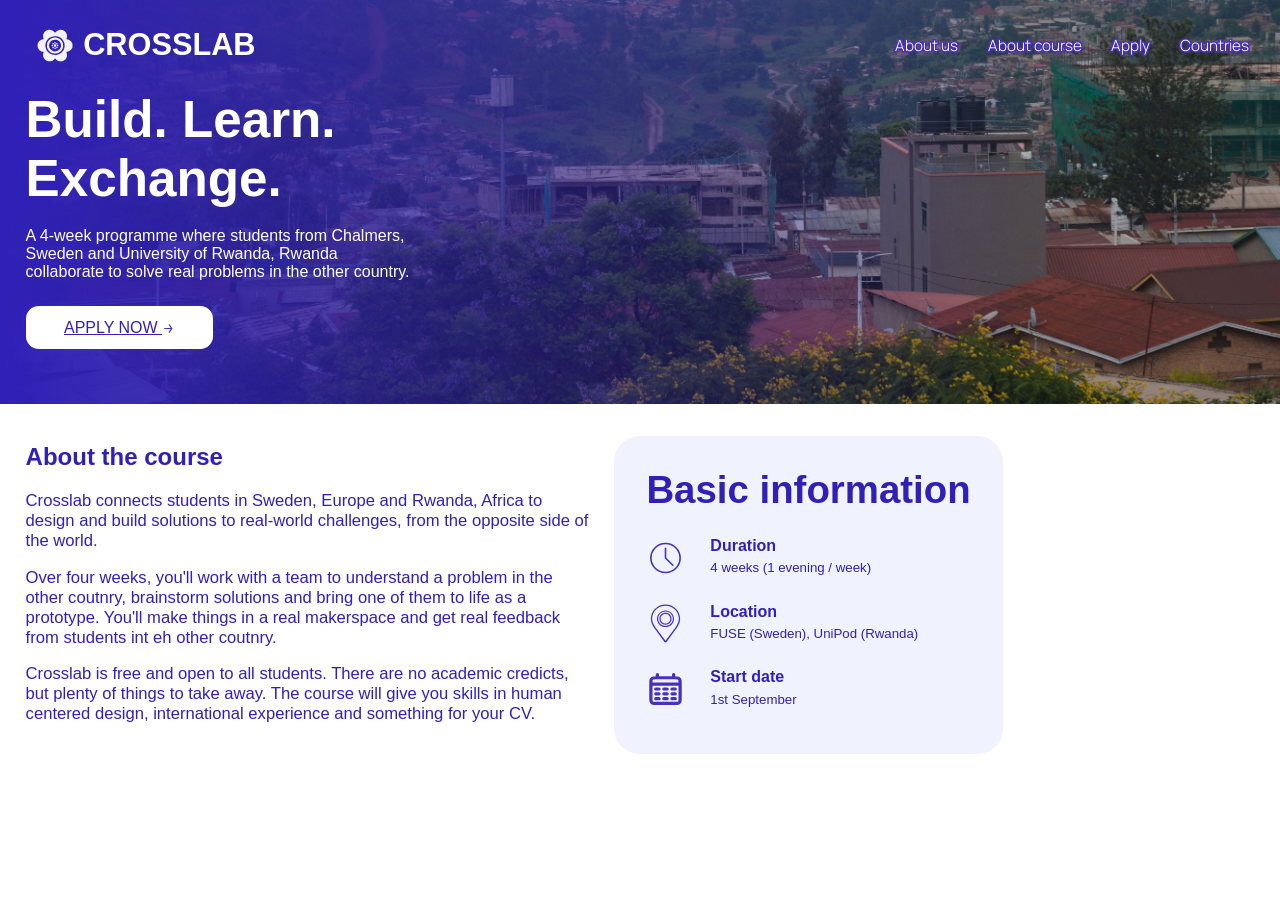
==== about_the_course.html @ 95513442 "Before changing looks" ====
<!DOCTYPE html>

<html lang = "en">
    <head>
        <meta charset = "UTF-8">
        <meta name = "viewport" content = "width = device-width, initial-scale=1.0">

        <title>Crosslab</title>
        <link rel = "stylesheet" href = "css/about_course.css">
    </head>

    <body>
        <nav class="top-menu">
            <div class="logo-area">
                <img src="images/logo.svg" alt="Crosslab logo logo">
                <span>CROSSLAB</span>
            </div>

            <div class="menu">
                <a href="About_us.html">About us</a> <!--Opens About_us.html-->
                <a href="about_the_course.html">About course</a>
                <a href="apply.html">Apply</a>
                <a href="countries.html">Countries</a>
            </div>
        </nav>
        <section class="introduction">
            <div class="fading_screen">
                <img
                    src="images/background.jpg"
                    alt=""
                    class = "student_fading"
                >
            </div>
            <div class="intro_info">
                <h1>
                    Build. Learn. Exchange.
                </h1>
                <p>
                    A 4-week programme where students from Chalmers, Sweden
                    and University of Rwanda, Rwanda collaborate to solve real 
                    problems in the other country.
                </p>

                <a href="apply.html" class="apply_course_button">
                    APPLY NOW
                    <img src="images/right_arrow.svg" alt="">
                </a>
            </div>
    
            
        </section>
        <section class = "summary_section">
            <div class = "basic_summary">
                <h1>
                    About the course
                </h1>
                <p id="crosslab_basic_info_text"></p>
                <script>
                    fetch("text/what_is_crosslab_summary.txt")
                        .then(response => response.text())
                        .then(data => {
                            document.getElementById("crosslab_basic_info_text").innerHTML = data;
                        });
                </script>
            </div>
            <div class = "important_info_dots">
                <h1>
                    Basic information
                </h1>
                <div class = "basic_info_block">
                    <img 
                        src="images/clock-dark.svg"
                        alt =""
                        class = "logo_images_basic"
                    >
                    <div class = "basic_info_text">
                        <h4>
                            Duration
                        </h4>
                        <h5>
                            4 weeks (1 evening / week)
                        </h5>
                    </div>
                </div>

                <div class = "basic_info_block">
                    <img 
                        src="images/location-pin-dark.svg"
                        alt =""
                        class = "logo_images_basic"
                    >
                    <div class = "basic_info_text">
                        <h4>
                            Location
                        </h4>
                        <h5>
                            FUSE (Sweden), UniPod (Rwanda)
                        </h5>
                    </div>
                </div>


                <div class = "basic_info_block">
                    <img 
                        src="images/calendar-days-svgrepo-com.svg"
                        alt =""
                        class = "logo_images_basic"
                    >
                    <div class = "basic_info_text">
                        <h4>
                            Start date
                        </h4>
                        <h5>
                            1st September
                        </h5>
                    </div>
                </div>
            </div>
        </section>
    </body>
</html>
---- css/about_course.css ----
@import url('https://fonts.googleapis.com/css2?family=Manrope:wght@400;500;600;700;800&display=swap');

* {
    box-sizing: border-box;
}



html,
body{
    margin: 0; /* remove white border around page*/
    width: 100%;
    height: 100%;
}

body {
    font-family: 'Manrope', sans-serif;
}


.top-menu {
    position: absolute;
    top: 0;
    left: 0;
    width: 100%;

    display: flex;  /*Make it so we can chose how we want to arrange the stuff */
    justify-content: space-between; /*Put space between items so thay are pushed apart */
    align-items: center; /*Align the stuff verticlaly*/
    
    padding: 2.2vh 2.3vw; /*Add padding within the header */

    z-index: 3;

}


.logo-area {
    left: 3vw;
    display: flex;
    align-items: center;
    gap: 0.2vw; /* Gap between components */
    font-size: 2.4vw;
    font-weight: bold;
    font-family: 'Space Grotesk', sans-serif;
    color: white

} 

.logo-area img {
    width: 4vw;
}


.menu {
    display: flex;
    gap: 2vw;
}

.menu a {
    color: white; /* Makes the a (links) in menu white*/
    text-decoration: none; /* Removes the underline that otherwise exist */
    font-size: 1.2vw;
    padding: 0.05vw 0.15vw;
    -webkit-text-stroke: 3px #4930BC;
    paint-order: stroke fill;

    font-weight: 300;
}

.fading_screen {
    position: relative;
    width: 100vw;
}

.fading_screen img {
    display: block;
    width:100%;
}

.fading_screen::after {
    content: "";
    position: absolute;
    inset: 0;
    background: linear-gradient(
        to left,
        transparent 20%,
        #3020b8 100%
    );
}


.apply_course_button{
    margin: 0 0 0 0;
    background: white;
    border-radius: 10%;
    color: #3020b8;
    padding: 1vw 3vw 1vw 3vw;
    font-family: 'Space Grotesk', sans-serif;
}

.apply_course_button img{
    width: 1vw;
}

.introduction {
    position: relative;
    text-align: left;
    font-family: 'Space Grotesk', sans-serif;
}

.intro_info {
    position: absolute;
    top: 7vw;
    left: 2vw;
    color: white;
    width: 30vw;
    font-family: 'Space Grotesk', sans-serif;
}

.intro_info h1{
    font-size: 4vw;
    margin: 0 0 1.5vw 0;
}

.intro_info p{
    margin: 0 0 3vw 0;
}

.apply_course_button {
    width: 5vw;
    background-color: white;
    border-radius: 1vw;

}

.summary_section {
    display: flex;
}

.basic_summary {
    margin: 1.5vw 2vw 1vw 2vw;
    width: 44vw;
    color: #3020b8;
    font-family: 'Space Grotesk', sans-serif;
}

.basic_summary p{
    font-size: 1.3vw;
}

.important_info_dots {
    margin: 2.5vw 0 0 0;
    background: #F0F3FE;
    border-radius: 2vw;
    padding: 2.5vw;
    font-family: 'Space Grotesk', sans-serif;

}

.important_info_dots h1{
    color: #3020b8;
    font-size: 3vw;
    padding: 0 0 1vw 0;
    font-family: 'Space Grotesk', sans-serif;
    margin: 0 0 0 0;
}

.basic_info_block {
    display: flex;
}

.logo_images_basic {
    width: 3vw;
}

.basic_info_text {
    color: #3020b8;
    line-height: 0vw;
    padding: 0 0 0 2vw;
}

.basic_info_text h5{
    font-weight: 200;
}
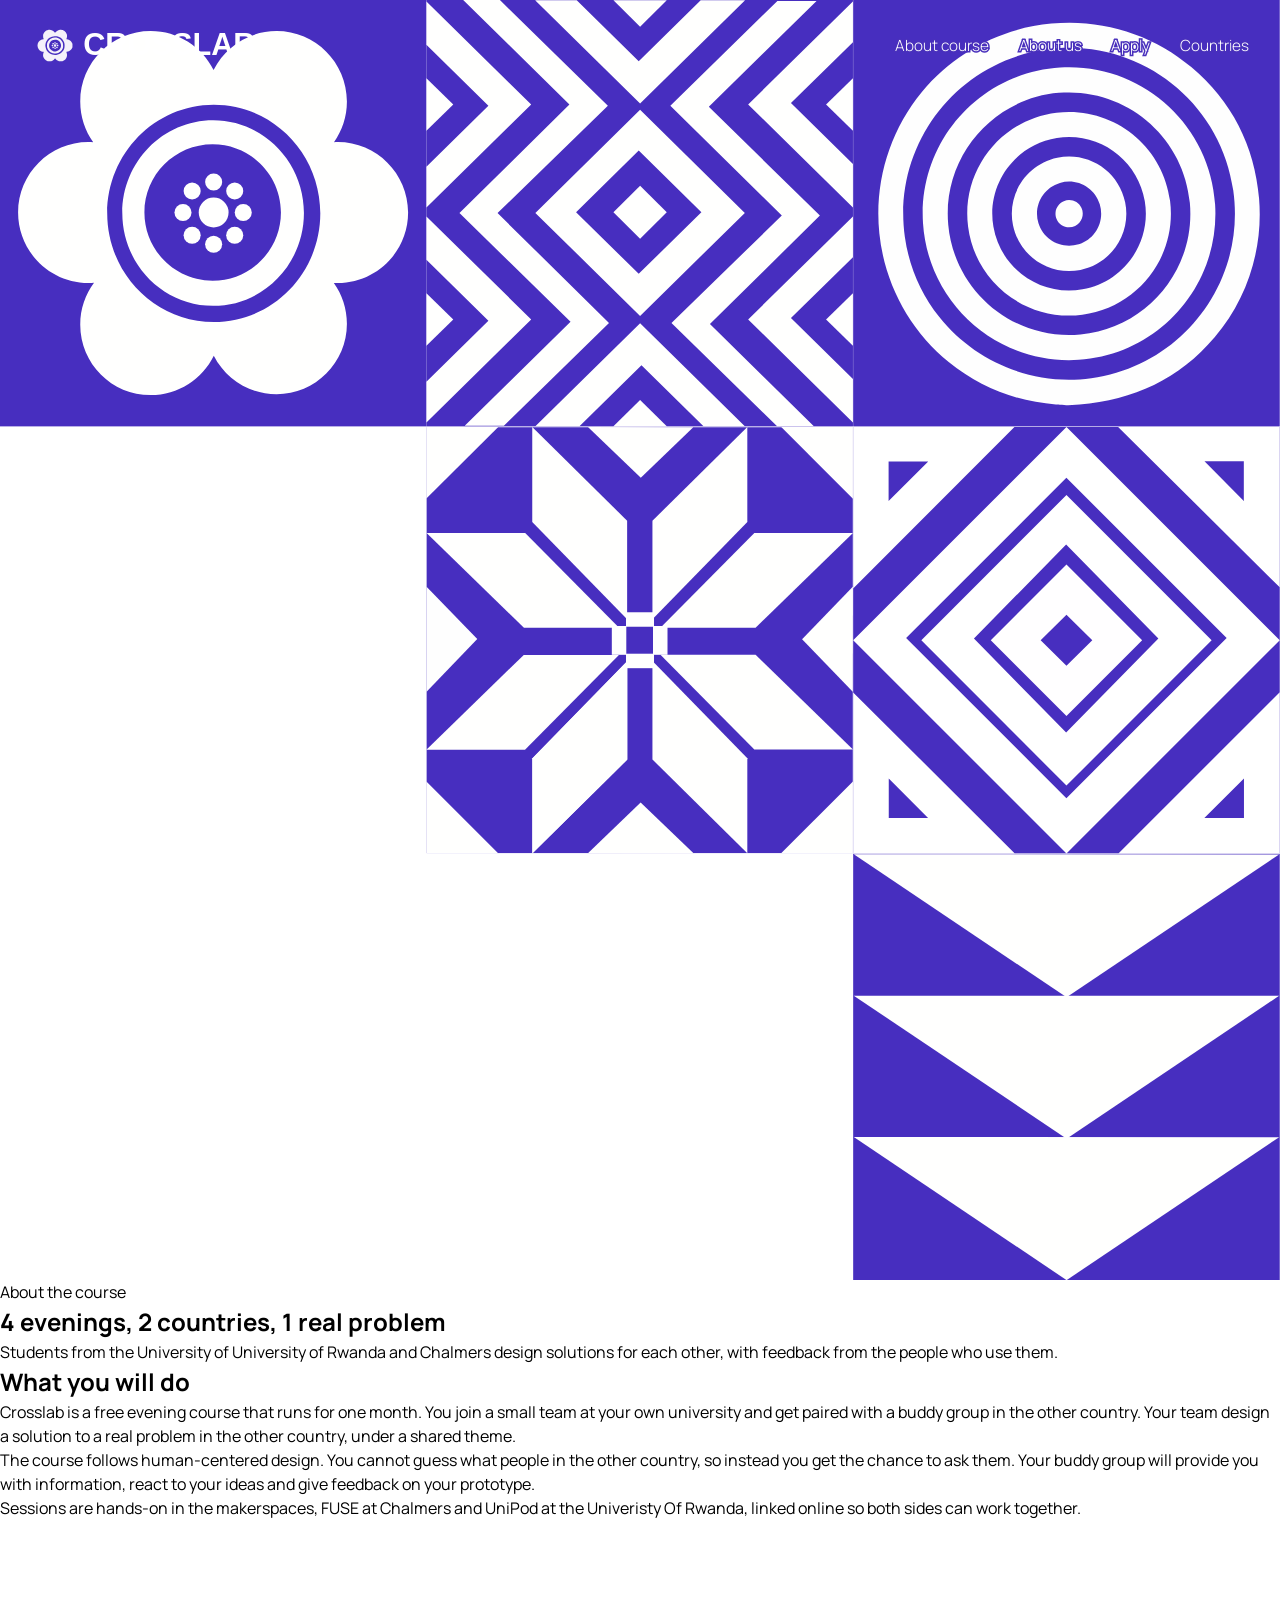
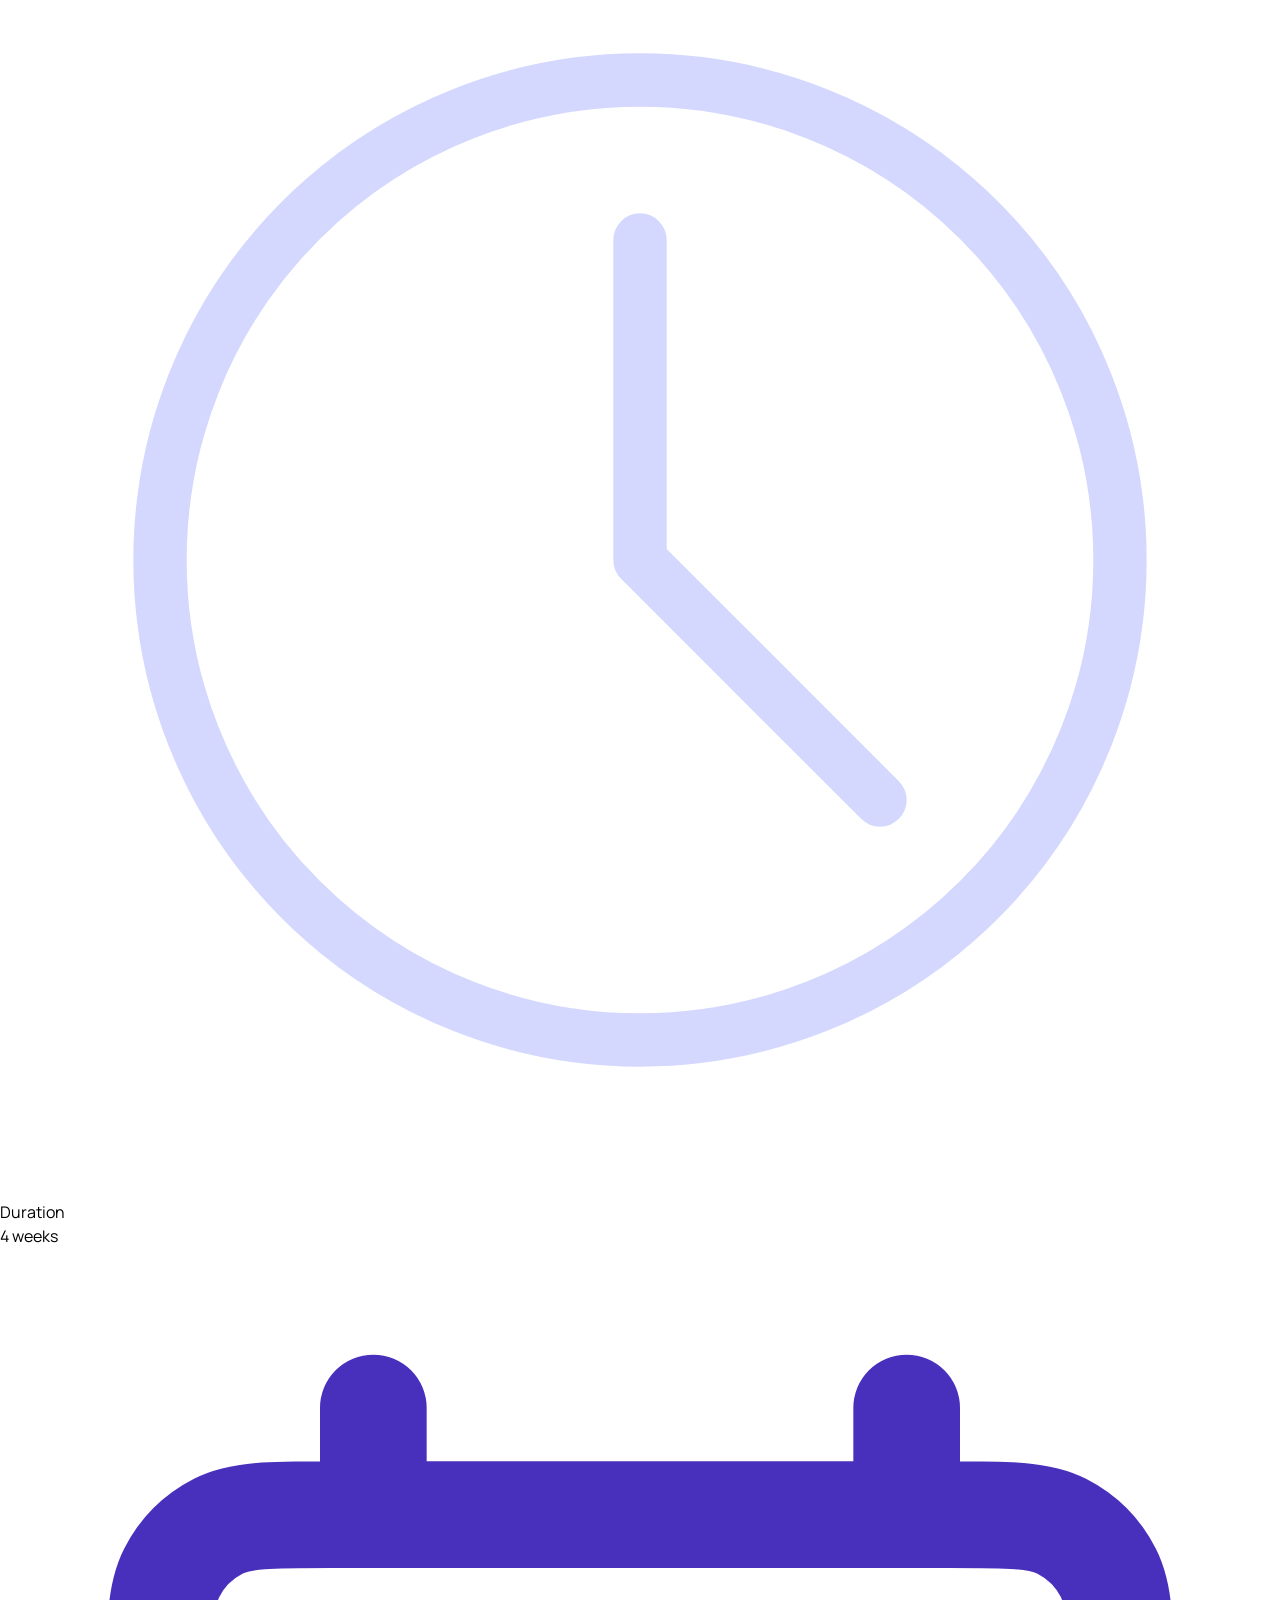
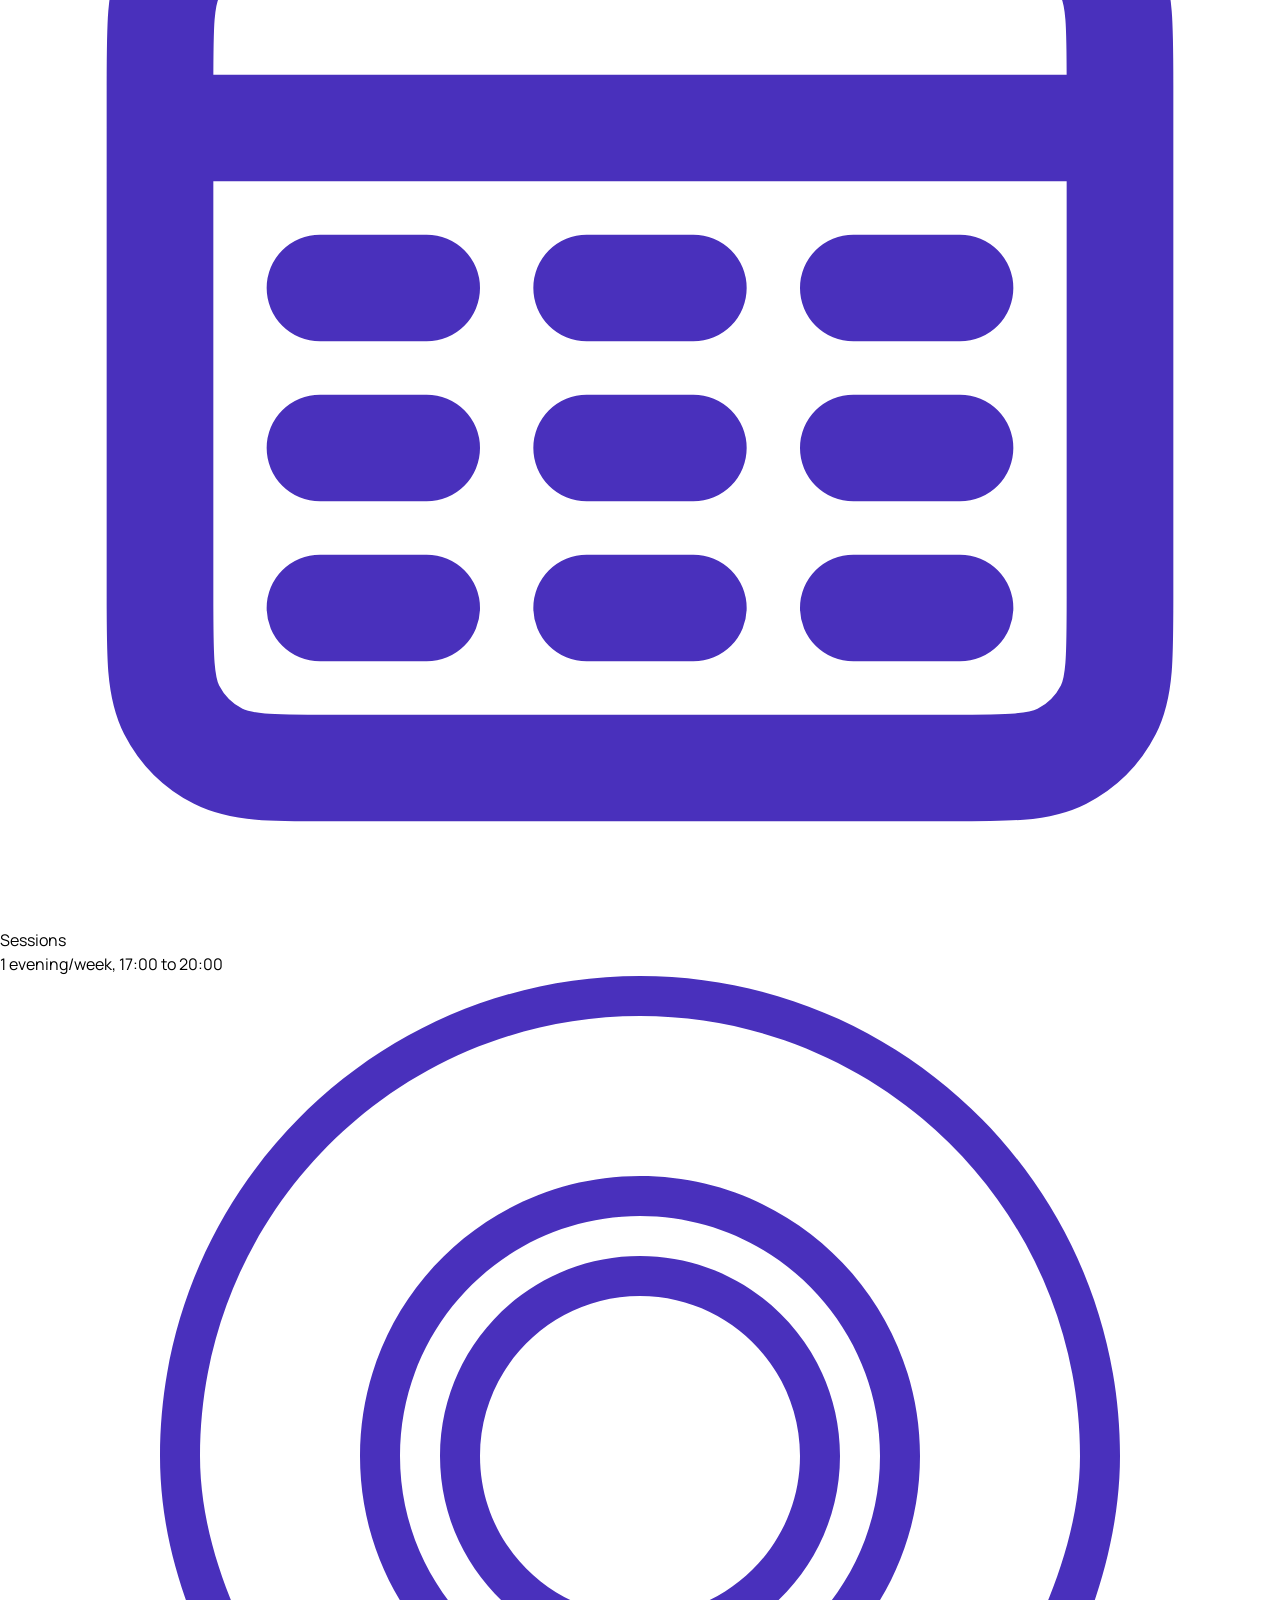
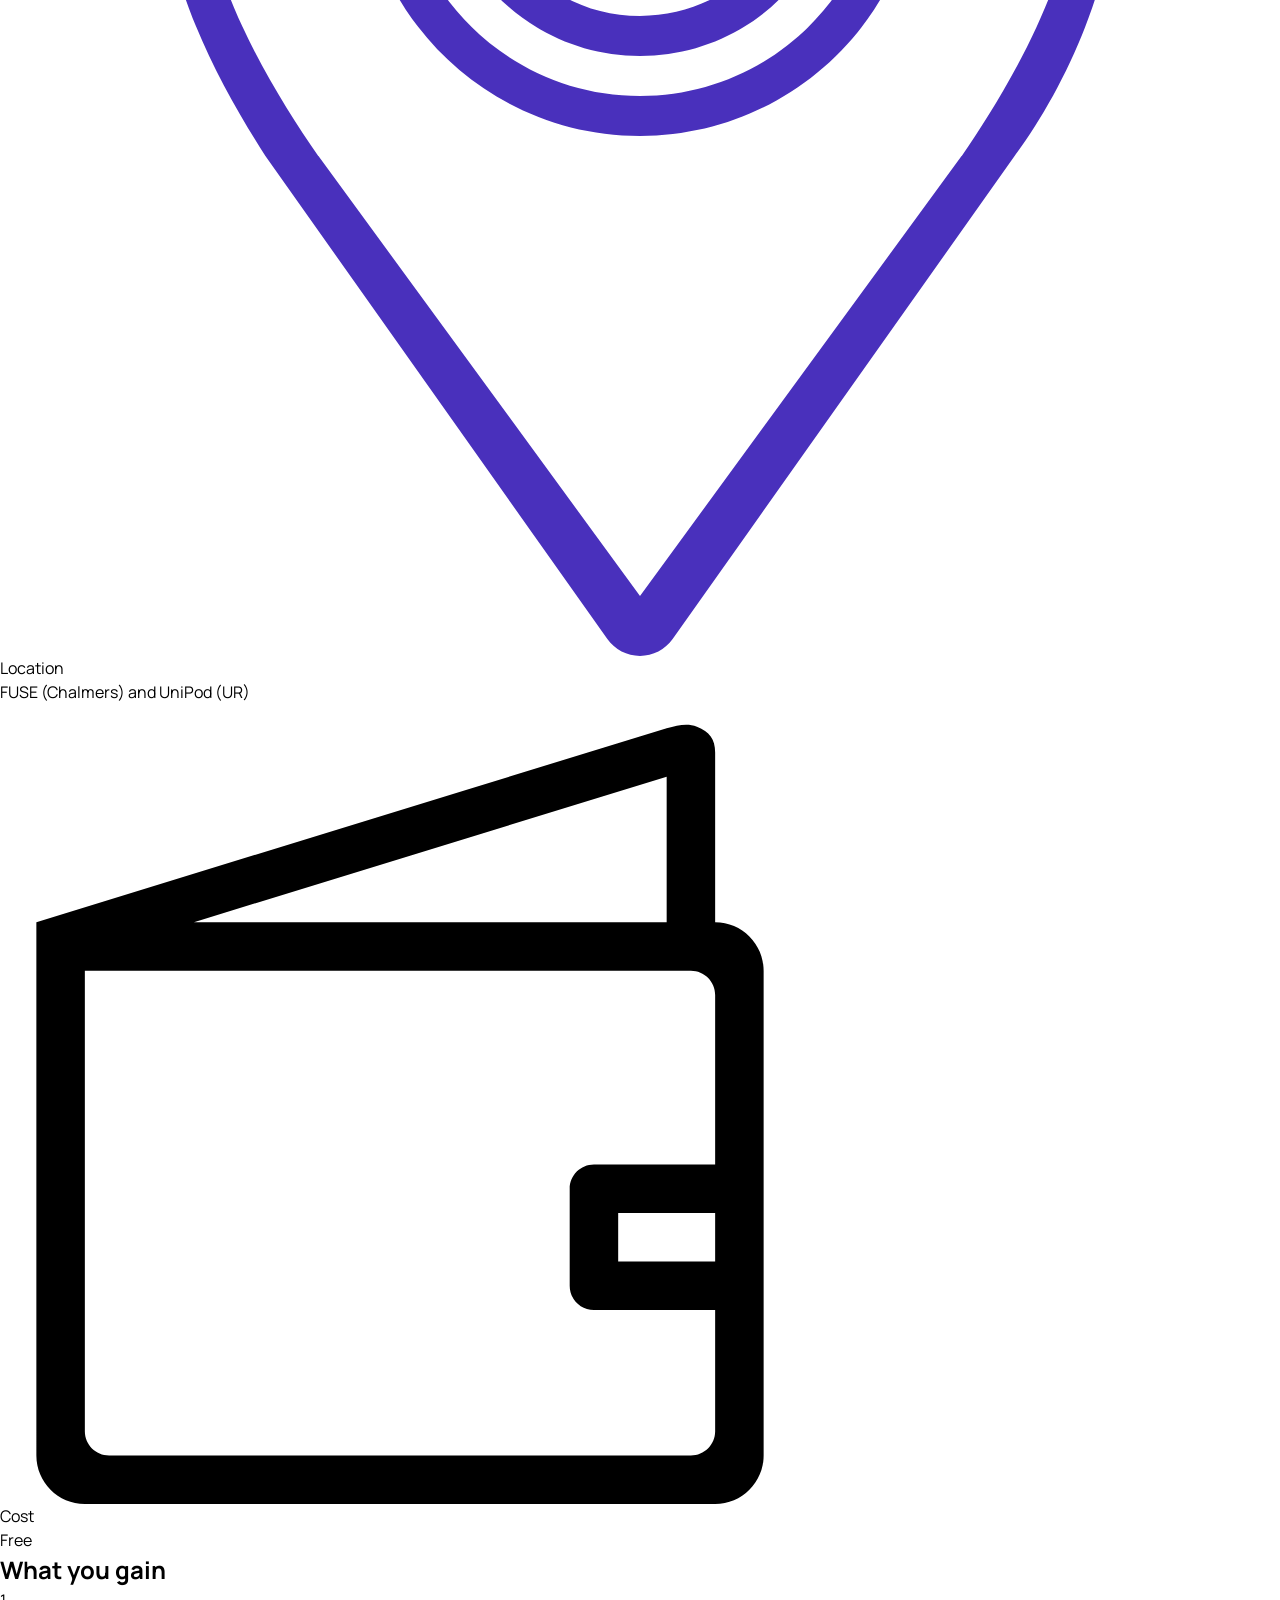
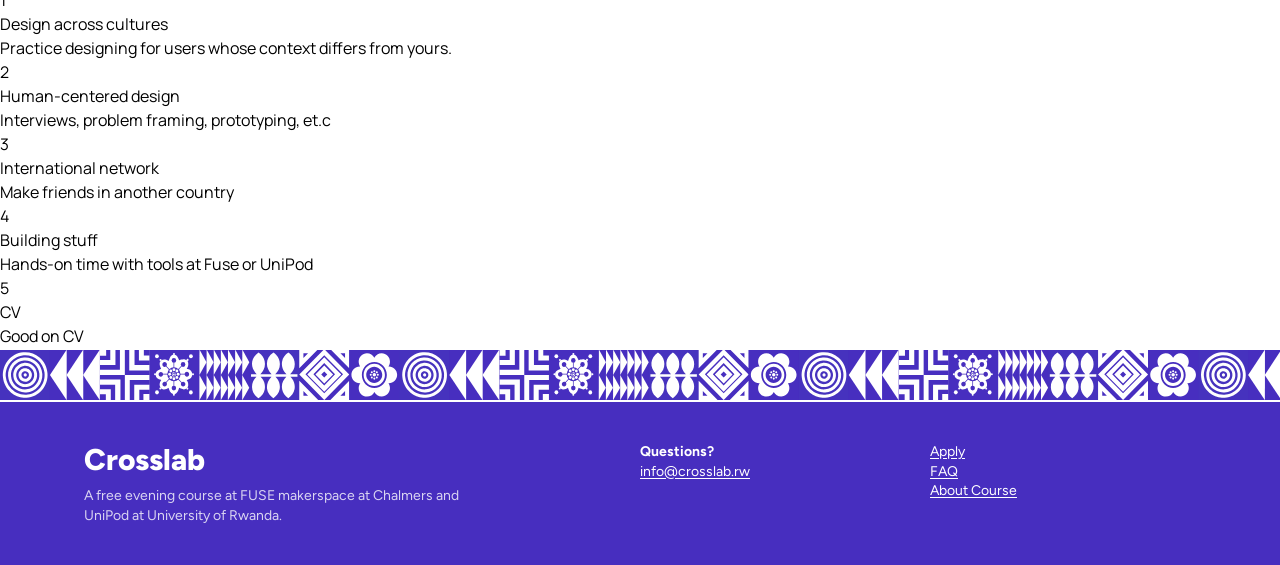
==== commit d63e9adb: "Half-updated about course" ====
--- a/about_the_course.html
+++ b/about_the_course.html
@@ -6,116 +6,165 @@
         <meta name = "viewport" content = "width = device-width, initial-scale=1.0">
 
         <title>Crosslab</title>
+        <link rel="preconnect" href="https://fonts.googleapis.com" />
+        <link rel="preconnect" href="https://fonts.gstatic.com" crossorigin />
+        <link
+            rel="stylesheet"
+            href="https://fonts.googleapis.com/css2?family=Figtree:wght@400;500;600;700&family=Outfit:wght@600;700;800&display=swap"
+        />
         <link rel = "stylesheet" href = "css/about_course.css">
+        <link rel="stylesheet" href="css/components.css">
     </head>
 
     <body>
-        <nav class="top-menu">
-            <div class="logo-area">
-                <img src="images/logo.svg" alt="Crosslab logo logo">
-                <span>CROSSLAB</span>
-            </div>
-
-            <div class="menu">
-                <a href="About_us.html">About us</a> <!--Opens About_us.html-->
-                <a href="about_the_course.html">About course</a>
-                <a href="apply.html">Apply</a>
-                <a href="countries.html">Countries</a>
-            </div>
-        </nav>
-        <section class="introduction">
-            <div class="fading_screen">
-                <img
-                    src="images/background.jpg"
-                    alt=""
-                    class = "student_fading"
-                >
-            </div>
-            <div class="intro_info">
-                <h1>
-                    Build. Learn. Exchange.
-                </h1>
-                <p>
-                    A 4-week programme where students from Chalmers, Sweden
-                    and University of Rwanda, Rwanda collaborate to solve real 
-                    problems in the other country.
-                </p>
-
-                <a href="apply.html" class="apply_course_button">
-                    APPLY NOW
-                    <img src="images/right_arrow.svg" alt="">
-                </a>
-            </div>
-    
-            
-        </section>
-        <section class = "summary_section">
-            <div class = "basic_summary">
-                <h1>
-                    About the course
-                </h1>
-                <p id="crosslab_basic_info_text"></p>
-                <script>
-                    fetch("text/what_is_crosslab_summary.txt")
-                        .then(response => response.text())
-                        .then(data => {
-                            document.getElementById("crosslab_basic_info_text").innerHTML = data;
-                        });
-                </script>
-            </div>
-            <div class = "important_info_dots">
-                <h1>
-                    Basic information
-                </h1>
-                <div class = "basic_info_block">
-                    <img 
-                        src="images/clock-dark.svg"
+        <div id="header"></div>
+        <main class = "min-h-[60vh]">
+            <section class = "hero">
+                <div class ="patter-box">
+                    <img
+                        src = "images/corner_course.svg"
                         alt =""
-                        class = "logo_images_basic"
+                        class = "pattern_image"
                     >
-                    <div class = "basic_info_text">
-                        <h4>
-                            Duration
-                        </h4>
-                        <h5>
-                            4 weeks (1 evening / week)
-                        </h5>
+                </div>
+                <div class = "hero_text">
+                    <p class = "about_course">
+                        About the course
+                    </p>
+                    <h1 class="basic_stats_text">
+                        4 evenings, 2 countries, 1 real problem
+                    </h1>
+                    <div class = "basic_student_info">
+                        Students from the University of University of Rwanda and Chalmers design solutions for each other, with feedback from the people who use them.
                     </div>
                 </div>
-
-                <div class = "basic_info_block">
-                    <img 
-                        src="images/location-pin-dark.svg"
-                        alt =""
-                        class = "logo_images_basic"
-                    >
-                    <div class = "basic_info_text">
-                        <h4>
-                            Location
-                        </h4>
-                        <h5>
-                            FUSE (Sweden), UniPod (Rwanda)
-                        </h5>
+            </section>
+            <section class = "basic_course_info">
+                <div>
+                    <h2 class = "What_do">
+                        What you will do
+                    </h2>
+                    <p class = "crosslab_info_1">
+                        Crosslab is a free evening course that runs for one month. You join a small team at your own university and get paired with a 
+                        buddy group in the other country. Your team design a solution to a real problem in the other country, under a shared theme.
+                    </p>
+                    <p class = "crosslab_info_2">
+                        The course follows human-centered design. You cannot guess what people in the other country, so instead you get the chance to ask them. Your buddy group
+                        will provide you with information, react to your ideas and give feedback on your prototype. 
+                    </p>
+                    <p class = "crosslab_info_3">
+                        Sessions are hands-on in the makerspaces, FUSE at Chalmers and UniPod at the Univeristy Of Rwanda, linked online
+                        so both sides can work together. 
+                    </p>
+                </div>
+                <div class = "line?"></div>
+                <dl class = "basic_info_list">
+                    <div class = "basic_info_list_item">
+                        <img
+                            src = "images/clock-0500-svgrepo-com.svg"
+                            alt = ""
+                            class = "icon"
+                        >
+                        <div class = "basic_info_ind_box">
+                            <dt class = "info_title">Duration</dt>
+                            <dd class = "info_info"> 4 weeks</dd>
+                        </div>
                     </div>
+                    <div class = "basic_info_list_item">
+                        <img
+                            src = "images/calendar-days-svgrepo-com.svg"
+                            alt = ""
+                            class = "icon"
+                        >
+                        <div>
+                            <dt class = "info_title">Sessions</dt>
+                            <dd class = "info_info"> 1 evening/week, 17:00 to 20:00</dd>
+                        </div>
+                    </div>
+                    <div class = "basic_info_list_item">
+                        <img 
+                            src = "images/location-pin-dark.svg"
+                            alt = ""
+                            class = "icon"
+                        >
+                        <div>
+                            <dt class = "info_title">Location</dt>
+                            <dd class = "info_info">FUSE (Chalmers) and UniPod (UR)</dd>
+                        </div>
+                    </div>
+                    <div class = "basic_info_list_item">
+                        <img
+                            src = "images/wallet-svgrepo-com.svg"
+                            alt = ""
+                            class = "icon"
+                        >
+                        <div>
+                            <dt class = "info_title">Cost</dt>
+                            <dd class = "info_info">Free</dd>
+                        </div>
+                    </div>
+                </dl>
+            </section>
+            <section class = "what_you_gain">
+                <div class = >
+                    <div class = "">
+                        <h2 class = "gain_text">
+                            What you gain
+                        </h2>
+                        <ul class = "gains_list">
+                            <li class = "gain_point">
+                                <span class = "number">
+                                    1
+                                </span>
+                                <div>
+                                    <p class = "gain_title">Design across cultures</p>
+                                    <p class = "gain_info">Practice designing for users whose context differs from yours.</p>
+                                </div>
+                            </li>
+                            <li class = "gain_point">
+                                <span class = "number">
+                                    2
+                                </span>
+                                <div>
+                                    <p class = "gain_title">Human-centered design</p>
+                                    <p class = "gain_info">Interviews, problem framing, prototyping, et.c</p>
+                                </div>
+                            </li>
+                            <li class = "gain_point">
+                                <span class = "number">
+                                    3
+                                </span>
+                                <div>
+                                    <p class = "gain_title">International network</p>
+                                    <p class = "gain_info">Make friends in another country</p>
+                                </div>
+                            </li>
+                            <li class = "gain_point">
+                                <span class = "number">
+                                    4
+                                </span>
+                                <div>
+                                    <p class = "gain_title">Building stuff</p>
+                                    <p class = "gain_info">Hands-on time with tools at Fuse or UniPod</p>
+                                </div>
+                            </li>
+                            <li class = "gain_point">
+                                <span class = "number">
+                                    5
+                                </span>
+                                <div>
+                                    <p class = "gain_title">CV</p>
+                                    <p class = "gain_info">Good on CV</p>
+                                </div>
+                            </li>
+                        </ul>
+                    </div>
+                    <img
+                        srv = 
                 </div>
-
-
-                <div class = "basic_info_block">
-                    <img 
-                        src="images/calendar-days-svgrepo-com.svg"
-                        alt =""
-                        class = "logo_images_basic"
-                    >
-                    <div class = "basic_info_text">
-                        <h4>
-                            Start date
-                        </h4>
-                        <h5>
-                            1st September
-                        </h5>
-                    </div>
-                </div>
-            </div>
-        </section>
+            </section>
+        </main>
+        <div id="footer"></div>
+            <script src="js/components.js"></script>
     </body>
 </html>
--- a/css/components.css
+++ b/css/components.css
@@ -0,0 +1,103 @@
+@import url('https://fonts.googleapis.com/css2?family=Figtree:wght@400;500;600;700;800&display=swap');
+
+*,
+*::before,
+*::after {
+    box-sizing: border-box;
+    margin: 0;
+    padding: 0;
+    border: 0 solid;
+}
+
+html {
+    font-family: 'Figtee', 'Segoe UI', sans-serif;
+    line-height: 1.5;
+    text-size-adjust: 100%;
+    -webkit-tap-highlight-color: transparent;
+}
+
+img {
+    display:block;
+    vertical-align: middle;
+    max-width: 100%;
+    height: auto;
+}
+
+.bottom_menu {
+    background-color: #472EBF;
+    color: white;
+    font-family: "Figtree", "Segoe UI", sans-serif; 
+}
+
+.pattern_bottom_image_box {
+    display: flex;
+    overflow: hidden;
+    background-color: #472EBF; 
+    color: #D8D6F0;
+    border-bottom: 2px solid white;
+    border-top: 2px solid white;
+}
+
+
+.pattern_image_bottom {
+    width: 100%;
+    max-width: none;
+    flex-shrink: 0;
+    object-fit: cover;
+    display: block;
+}
+
+.footer_content {  
+    margin-inline: auto;
+    display:grid;
+    max-width: 72rem;
+    gap: 1.5rem;
+    padding-inline: 1.25rem;
+    padding-block: 2.5rem;
+    grid-template-columns: 2fr 1fr 1fr;
+
+}
+
+.footer_content .crosslab_text{
+    font-family: "Figtree", "Segoe UI", sans-serif;
+    font-size: 1.875rem;
+    line-height: 1.2; /*font-display text-3xl font-extrabold*/
+    font-weight: 800;
+}
+
+.under_text { /* mt-2 max-w-sm text-sm opacity-80 */
+    margin-top: 0.5rem;
+    max-width: 25rem;
+    font-size: 0.875rem;
+    line-height: 1.4;
+    opacity: 0.8;
+}
+
+
+
+
+.question {
+    font-size: 0.875rem;
+    line-height: 1.4;
+}
+
+
+.font-bold {
+    font-weight:700;
+}
+
+
+.footer_links {
+    display: flex;
+    flex-direction: column;
+}
+
+.footer_content  a {
+    font-size: 0.875rem;
+    line-height: 1.4;
+    color: inherit;
+    text-decoration:underline !important;
+    text-underline-offset: 2px;
+}
+
+
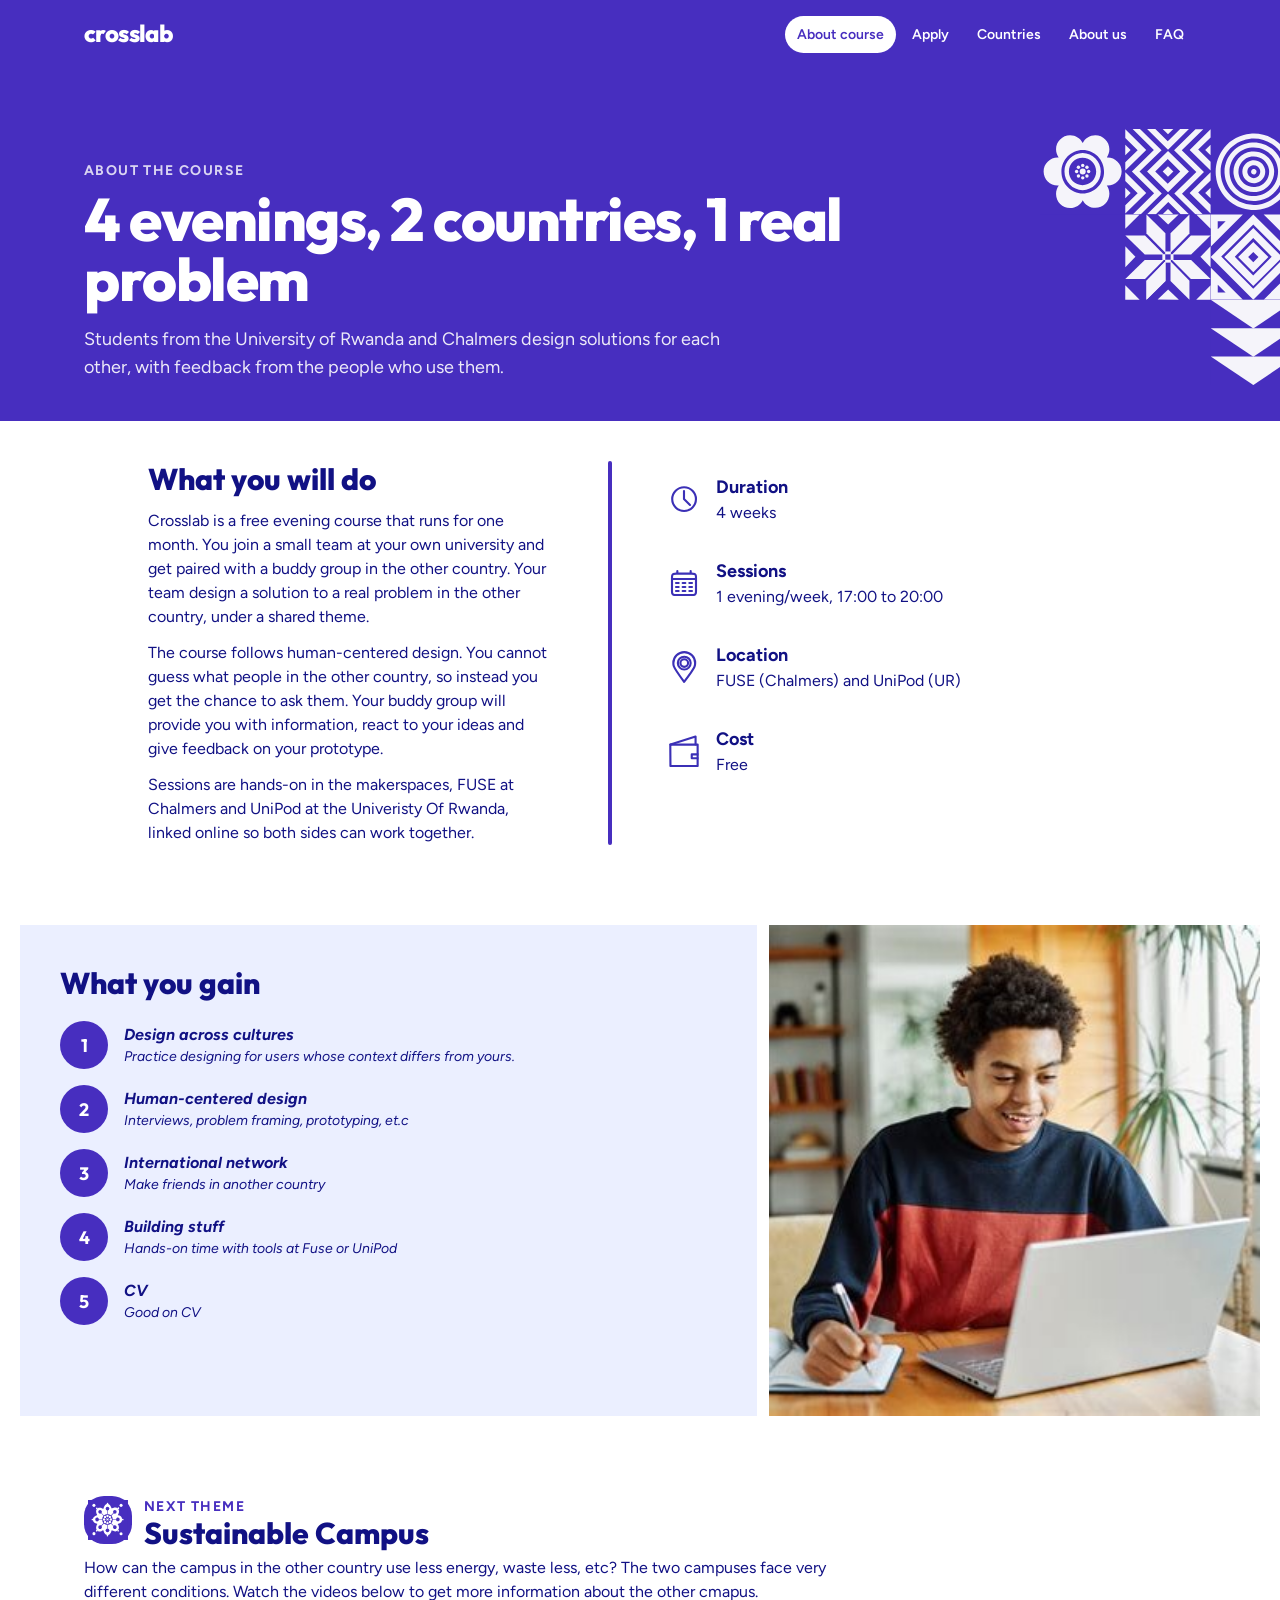
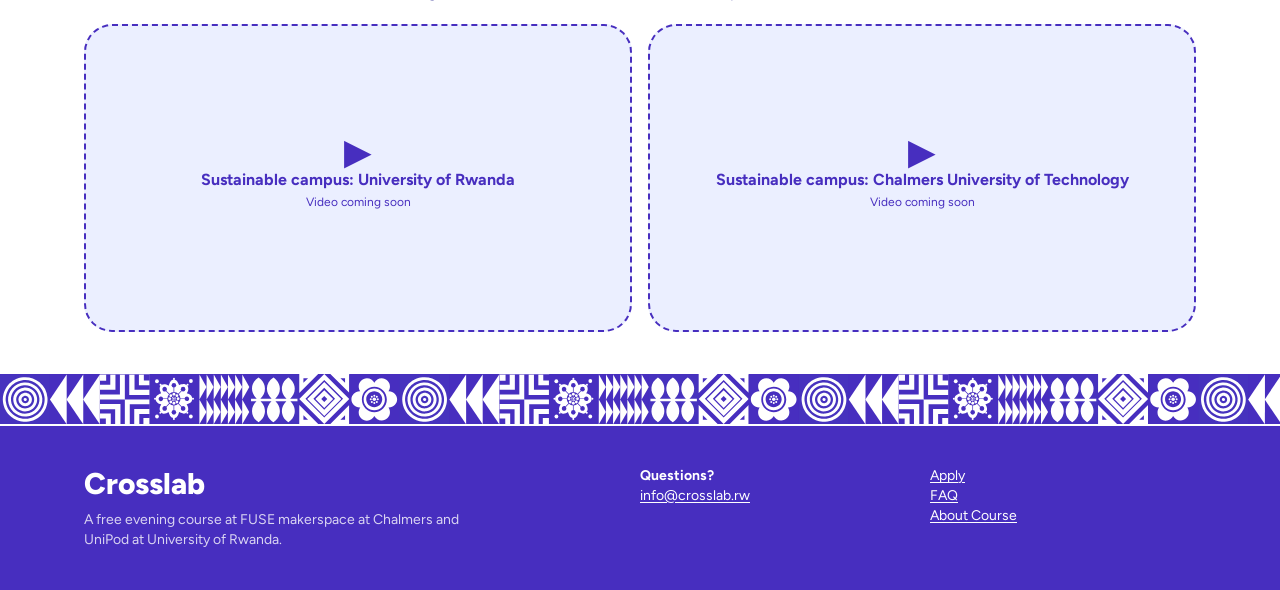
==== commit 11a9b159: "Mostly done" ====
--- a/about_the_course.html
+++ b/about_the_course.html
@@ -4,7 +4,7 @@
     <head>
         <meta charset = "UTF-8">
         <meta name = "viewport" content = "width = device-width, initial-scale=1.0">
-
+ 
         <title>Crosslab</title>
         <link rel="preconnect" href="https://fonts.googleapis.com" />
         <link rel="preconnect" href="https://fonts.gstatic.com" crossorigin />
@@ -16,65 +16,68 @@
         <link rel="stylesheet" href="css/components.css">
     </head>
 
-    <body>
+    <body class = "page_about_course">
         <div id="header"></div>
-        <main class = "min-h-[60vh]">
+        <main class = "main_class"> 
             <section class = "hero">
-                <div class ="patter-box">
+                <div class ="pattern-box"> 
                     <img
                         src = "images/corner_course.svg"
                         alt =""
-                        class = "pattern_image"
+                        class = "pattern_image" 
                     >
                 </div>
-                <div class = "hero_text">
+
+                <div class = "hero_text"> 
                     <p class = "about_course">
                         About the course
                     </p>
                     <h1 class="basic_stats_text">
                         4 evenings, 2 countries, 1 real problem
                     </h1>
-                    <div class = "basic_student_info">
-                        Students from the University of University of Rwanda and Chalmers design solutions for each other, with feedback from the people who use them.
-                    </div>
-                </div>
-            </section>
+                    <div class = "basic_student_info"> 
+                        Students from the University of Rwanda and Chalmers design solutions for each other, with feedback from the people who use them.
+                    </div>
+                </div>
+            </section>
+
+
             <section class = "basic_course_info">
                 <div>
-                    <h2 class = "What_do">
+                    <h2 class = "what_do">
                         What you will do
                     </h2>
-                    <p class = "crosslab_info_1">
+                    <p class = "crosslab_info_1"> 
                         Crosslab is a free evening course that runs for one month. You join a small team at your own university and get paired with a 
                         buddy group in the other country. Your team design a solution to a real problem in the other country, under a shared theme.
                     </p>
-                    <p class = "crosslab_info_2">
+                    <p class = "crosslab_info_2"> 
                         The course follows human-centered design. You cannot guess what people in the other country, so instead you get the chance to ask them. Your buddy group
                         will provide you with information, react to your ideas and give feedback on your prototype. 
                     </p>
-                    <p class = "crosslab_info_3">
+                    <p class = "crosslab_info_2"> 
                         Sessions are hands-on in the makerspaces, FUSE at Chalmers and UniPod at the Univeristy Of Rwanda, linked online
                         so both sides can work together. 
                     </p>
                 </div>
-                <div class = "line?"></div>
-                <dl class = "basic_info_list">
-                    <div class = "basic_info_list_item">
+                <div class = "line"></div> 
+                <dl class = "basic_info_list"> 
+                    <div class = "basic_info_list_item"> 
                         <img
                             src = "images/clock-0500-svgrepo-com.svg"
                             alt = ""
                             class = "icon"
                         >
                         <div class = "basic_info_ind_box">
-                            <dt class = "info_title">Duration</dt>
-                            <dd class = "info_info"> 4 weeks</dd>
+                            <dt class = "info_title">Duration</dt> 
+                            <dd class = "info_info"> 4 weeks</dd> 
                         </div>
                     </div>
                     <div class = "basic_info_list_item">
                         <img
                             src = "images/calendar-days-svgrepo-com.svg"
                             alt = ""
-                            class = "icon"
+                            class = "icon" 
                         >
                         <div>
                             <dt class = "info_title">Sessions</dt>
@@ -105,20 +108,22 @@
                     </div>
                 </dl>
             </section>
+
+
             <section class = "what_you_gain">
-                <div class = >
-                    <div class = "">
-                        <h2 class = "gain_text">
+                <div class = "what_you_gain_full_block">
+                    <div class = "what_you_gain_text"> 
+                        <h2 class = "gain_text"> 
                             What you gain
                         </h2>
-                        <ul class = "gains_list">
-                            <li class = "gain_point">
+                        <ul class = "gains_list"> 
+                            <li class = "gain_point"> 
                                 <span class = "number">
                                     1
                                 </span>
                                 <div>
                                     <p class = "gain_title">Design across cultures</p>
-                                    <p class = "gain_info">Practice designing for users whose context differs from yours.</p>
+                                    <p class = "gain_info">Practice designing for users whose context differs from yours.</p> 
                                 </div>
                             </li>
                             <li class = "gain_point">
@@ -160,7 +165,46 @@
                         </ul>
                     </div>
                     <img
-                        srv = 
+                        src =  "images/facetiming.jpeg"
+                        alt = ""
+                        class = "facetiming_image" 
+                    />
+                </div>
+            </section>
+
+            <section class = "theme_box">
+                <div class = "theme_top">
+                    <div class = "theme_logo">
+                        <img 
+                            src = "images/theme_logo.svg"
+                            alt = ""
+                            class = "theme_image_class"
+                        >
+                    </div>
+                    <div>
+                        <p class = "theme_title">
+                            Next theme
+                        </p>
+                        <h2 class = "this_theme">
+                            Sustainable Campus
+                        </h2>
+                    </div>
+                </div>
+                <p class = "theme_text">
+                    How can the campus in the other country use less energy, waste less, etc? The two campuses face
+                    very different conditions. Watch the videos below to get more information about the other cmapus.
+                </p>
+                <div class = "video_boxes"> 
+                    <div class = "inside_video"> 
+                        <span class = "play_button">▶</span>
+                        <p class = "video_title">Sustainable campus: University of Rwanda</p>
+                        <p class = "video_soon">Video coming soon</p> 
+                    </div>
+                    <div class = inside_video>
+                        <span class = "play_button">▶</span>
+                        <p class = "video_title">Sustainable campus: Chalmers University of Technology</p>
+                        <p class = "video_soon">Video coming soon</p>
+                    </div>
                 </div>
             </section>
         </main>
--- a/css/about_course.css
+++ b/css/about_course.css
@@ -1,187 +1,387 @@
 @import url('https://fonts.googleapis.com/css2?family=Manrope:wght@400;500;600;700;800&display=swap');
-
-* {
+@import url('https://fonts.googleapis.com/css2?family=Figtree:wght@400;500;600;700&family=Outfit:wght@600;700;800&display=swap');
+
+
+*,
+*::before,
+*::after {
     box-sizing: border-box;
-}
-
-
-
-html,
-body{
-    margin: 0; /* remove white border around page*/
+    margin: 0;
+    padding: 0;
+}
+
+.main_class {
+    min-height: 60vh;
+}
+
+.page_about_course .nav-link-about {
+    background-color: white;
+    color: #472EBF;
+}
+
+.hero {
+    position: relative; /*Menas it can be used as a reference for other stuff*/
+    overflow: hidden;
+    background-color: #472EBF;
+    color: white;
+    padding-top: 5vw;
+}
+
+.pattern-box { 
+    gap: 0px;
+    color: --primary-foreground;
+    position:absolute;
+    right: -1rem;
+    display: none; 
+    width: 14rem;
+    opacity: 0.95;
+    width: 20vw;
+}
+
+@media (min-width: 768px) {
+    .pattern-box {
+        display:grid;
+    }
+}
+
+@media (min-width: 1024px) {
+    .pattern-box {
+        width: 16rem; 
+    }
+}
+
+.pattern_image {
+    max-height: 100%;
+    max-width: 100%;
+}
+
+.hero_text {
+    position: relative; 
+    margin-inline: auto;
+    max-width: 72rem;
+    padding: 2rem 1.25rem 2.5rem;
+}
+@media (min-width: 768px) {
+    .hero_text {
+        padding-right: 18rem;
+    }
+}
+
+.about_course {
+    font-size: 0.875rem;
+    line-height:20px;
+    --tw-font-weight: 700;
+    font-weight: 700;
+    text-transform: uppercase;
+    --tw-tracking: 0.1em;
+    letter-spacing: 0.1em;
+    opacity: 0.8;
+    font-variation-settings: normal;
+}
+
+.basic_stats_text {
+    max-width: 48rem;
+    margin-top: 0.5rem;
+    margin-bottom: 0;
+    font-family: "Outfit", sans-serif;
+    font-size: 2.25rem;
+    line-height: 1.05;
+    font-weight: 800;
+    line-height: 1.05;
+    letter-spacing: -0.025em;
+}
+@media (min-width: 768px) {
+    .basic_stats_text {
+        font-size: 3.75rem;
+        line-height: 1;
+    }
+}
+
+.basic_student_info {
+    max-width: 42rem;
+    margin-top: 1rem;
+    font-family: Figtree, sans-serif;
+    font-size: 1.125rem;
+    line-height: 1.75rem;
+    opacity: 0.9;
+    font-weight: 400;
+}
+
+
+
+
+.basic_course_info { /*("mx-auto grid max-w-5xl gap-8 px-5 py-10 text-ink md:grid-cols-[1fr_auto_1.15fr] md:gap-14") */
+    margin-inline: auto;
+    display: grid; 
+    max-width: 64rem;
+    gap: 2rem;
+    padding-inline: 1.25rem;
+    padding-block: 2.5rem;
+    color: #111184;
+}
+
+
+@media (min-width: 768px) {
+    .basic_course_info {
+        grid-template-columns: 1fr auto 1.15fr;
+        gap: 3.5rem;
+    }
+}
+
+.what_do { /*("font-display text-3xl font-extrabold text-ink")*/
+    font-family: "Outfit", sans-serif;
+    font-size: 1.875rem;
+    line-height: 1.2;
+    --tw-font-weight: 800;
+    font-weight: 800;
+    color: #111184;
+}
+
+.crosslab_info_1 {
+    margin-top: 0.75rem;
+    font-family: "Figtree", sans-serif;
+}
+.crosslab_info_2 {
+    margin-top: 0.75rem;
+}
+
+.line {
+    display: none; 
+    width: 0.25rem;
+    border-radius: 9999px;
+    background-color: #472EBF;
+}  
+
+@media (min-width: 768px) {
+    .line {
+        display: block;
+    }
+}
+
+.basic_info_list {
+    align-content: flex-start;
+}
+
+.basic_info_list_item {
+    display: flex;
+    align-items: center;
+    gap: 1rem;
+    padding-block: 0.75rem;
+}
+
+.basic_info_list_item + .basic_info_list_item {
+    margin-top: 0.5rem;
+}
+
+.icon {
+    display: flex; 
+    flex-shrink: 0;
+    align-items: center; 
+    justify-content: center; 
+    color:#472EBF;
+    width: 32px; 
+}
+
+.info_title {
+    font-size:1.125rem;
+    line-height: 1.75rem;
+    font-weight: 700;
+}
+
+.info_info {
+    --tw-font-weight: 400;
+    font-weight: 400;
+}
+
+.what_you_gain_full_block {
+    margin-inline: auto;
+    display: grid;
+    max-width: 80rem;
+    align-items: stretch;
+    gap: 0.75rem;
+    padding-inline: 1.25rem;
+    padding-block: 2.5rem;
+    color:#111184;
+
+}
+
+
+@media (min-width: 768px) {
+    .what_you_gain_full_block {
+        grid-template-columns: 3fr 2fr;
+    }
+}
+
+.what_you_gain_text {
+    background-color: oklch(95.5% 0.028 277);
+    padding: 1.5rem;
+}
+
+@media (min-width: 768px) {
+    .what_you_gain_text {
+        padding: 2.5rem;
+    }
+}
+
+.gain_text {
+    font-family: "Outfit", sans-serif;
+    font-size: 1.875rem;
+    line-height: 1.2;
+    --tw-font-weight: 800;
+    font-weight: 800;
+    color:#111184;
+}
+
+.gains_list {
+    margin-top: 1.25rem;
+}
+
+
+.gain_point {
+    display: flex;
+    align-items: center;
+    gap: 1rem;
+}
+
+.gain_point + .gain_point {
+    margin-top: 1rem;
+}
+
+.number {
+    display: flex; 
+    height: 3rem;
+    width: 3rem;
+    flex-shrink: 0;
+    align-items: center;
+    justify-content: center;
+    border-radius: 9999px;
+    background-color: #472EBF;
+    font-family: "Outfit", sans-serif;
+    font-size: 1.125rem;
+    font-weight: 700;
+    color: white;
+}
+
+.gain_title {
+    --tw-font-weight: 700;
+    font-weight: 700;
+    font-style: italic;
+    color:#111184;
+}
+
+.gain_info {
+    font-size:  0.875rem;
+    line-height: 1.4;
+    font-style: italic;
+}
+
+
+.facetiming_image {
     width: 100%;
     height: 100%;
-}
-
-body {
-    font-family: 'Manrope', sans-serif;
-}
-
-
-.top-menu {
-    position: absolute;
-    top: 0;
-    left: 0;
+    min-height: 30rem;
+    object-fit: cover;
+}
+
+
+.theme_box {
+    margin-inline: auto;
+    max-width: 72rem;
+    padding-inline: 1.25rem;
+    padding-block: 2.5rem;
+    color:#111184;
+}
+
+.theme_top {
+    display: flex; 
+    align-items: center;
+    gap: 0.75rem;
+}
+
+.theme_logo {
+    height: 3rem;
+    width: 3rem;
+    border-radius: calc(1rem + 4px);
+    background-color: #472EBF;
+    padding: 0.25rem;
+    color: white; 
+}
+
+.theme_image_class {
+    height: 100%;
     width: 100%;
-
-    display: flex;  /*Make it so we can chose how we want to arrange the stuff */
-    justify-content: space-between; /*Put space between items so thay are pushed apart */
-    align-items: center; /*Align the stuff verticlaly*/
-    
-    padding: 2.2vh 2.3vw; /*Add padding within the header */
-
-    z-index: 3;
-
-}
-
-
-.logo-area {
-    left: 3vw;
+}
+
+.theme_title {
+    margin: 0;
+    font-size: 0.875rem;
+    line-height: 1.25rem;
+    font-weight: 700;
+    text-transform: uppercase;
+    letter-spacing: 0.1em;
+    color: #472EBF !important;
+}
+
+.this_theme {
+    margin: 0;
+    margin-top: 0.4rem;
+    font-family: "Outfit", sans-serif;
+    font-size: 1.875rem;
+    line-height: 1.2rem;
+    font-weight: 800;
+    color:#111184
+}
+
+.theme_text {
+    max-width: 48rem;
+    margin-top: 0.75rem;
+    font-family: "Figtree", sans-serif;
+    font-size: 1rem;
+    line-height: 1.5;
+    font-weight: 400;
+    color: #111184;
+}
+
+.video_boxes {
+    margin-top: 1.25rem;
+    display: grid;
+    gap: 1rem; 
+}
+
+@media (min-width: 768px) {
+    .video_boxes {
+        grid-template-columns: repeat(2, minmax(0px, 1fr));
+    }
+}
+
+.inside_video {
     display: flex;
-    align-items: center;
-    gap: 0.2vw; /* Gap between components */
-    font-size: 2.4vw;
-    font-weight: bold;
-    font-family: 'Space Grotesk', sans-serif;
-    color: white
-
-} 
-
-.logo-area img {
-    width: 4vw;
-}
-
-
-.menu {
-    display: flex;
-    gap: 2vw;
-}
-
-.menu a {
-    color: white; /* Makes the a (links) in menu white*/
-    text-decoration: none; /* Removes the underline that otherwise exist */
-    font-size: 1.2vw;
-    padding: 0.05vw 0.15vw;
-    -webkit-text-stroke: 3px #4930BC;
-    paint-order: stroke fill;
-
-    font-weight: 300;
-}
-
-.fading_screen {
-    position: relative;
-    width: 100vw;
-}
-
-.fading_screen img {
-    display: block;
-    width:100%;
-}
-
-.fading_screen::after {
-    content: "";
-    position: absolute;
-    inset: 0;
-    background: linear-gradient(
-        to left,
-        transparent 20%,
-        #3020b8 100%
-    );
-}
-
-
-.apply_course_button{
-    margin: 0 0 0 0;
-    background: white;
-    border-radius: 10%;
-    color: #3020b8;
-    padding: 1vw 3vw 1vw 3vw;
-    font-family: 'Space Grotesk', sans-serif;
-}
-
-.apply_course_button img{
-    width: 1vw;
-}
-
-.introduction {
-    position: relative;
-    text-align: left;
-    font-family: 'Space Grotesk', sans-serif;
-}
-
-.intro_info {
-    position: absolute;
-    top: 7vw;
-    left: 2vw;
-    color: white;
-    width: 30vw;
-    font-family: 'Space Grotesk', sans-serif;
-}
-
-.intro_info h1{
-    font-size: 4vw;
-    margin: 0 0 1.5vw 0;
-}
-
-.intro_info p{
-    margin: 0 0 3vw 0;
-}
-
-.apply_course_button {
-    width: 5vw;
-    background-color: white;
-    border-radius: 1vw;
-
-}
-
-.summary_section {
-    display: flex;
-}
-
-.basic_summary {
-    margin: 1.5vw 2vw 1vw 2vw;
-    width: 44vw;
-    color: #3020b8;
-    font-family: 'Space Grotesk', sans-serif;
-}
-
-.basic_summary p{
-    font-size: 1.3vw;
-}
-
-.important_info_dots {
-    margin: 2.5vw 0 0 0;
-    background: #F0F3FE;
-    border-radius: 2vw;
-    padding: 2.5vw;
-    font-family: 'Space Grotesk', sans-serif;
-
-}
-
-.important_info_dots h1{
-    color: #3020b8;
-    font-size: 3vw;
-    padding: 0 0 1vw 0;
-    font-family: 'Space Grotesk', sans-serif;
-    margin: 0 0 0 0;
-}
-
-.basic_info_block {
-    display: flex;
-}
-
-.logo_images_basic {
-    width: 3vw;
-}
-
-.basic_info_text {
-    color: #3020b8;
-    line-height: 0vw;
-    padding: 0 0 0 2vw;
-}
-
-.basic_info_text h5{
-    font-weight: 200;
-}
-
-
+    aspect-ratio: 16/9;
+    flex-direction: column;
+    align-items: center;
+    justify-content: center;
+    border-radius: calc(1rem + 12px);
+    border-style: solid;
+    border-width: 2px;
+    border-style: dashed;
+    border-color:#472EBF;
+    background-color: oklch(95.5% 0.028 277);
+    padding: 1rem;
+    text-align: center; 
+    color:#472EBF !important;
+}
+
+.play_button {
+    font-size: 2.25rem; 
+    line-height: 1.1rem;
+}
+
+.video_title {
+    margin-top: 0.5rem;
+    font-weight: 700;
+}
+
+.video_soon {
+    font-size: 0.75rem;
+    line-height: 1.33rem;
+}
--- a/css/components.css
+++ b/css/components.css
@@ -1,4 +1,5 @@
 @import url('https://fonts.googleapis.com/css2?family=Figtree:wght@400;500;600;700;800&display=swap');
+
 
 *,
 *::before,
@@ -10,11 +11,13 @@
 }
 
 html {
-    font-family: 'Figtee', 'Segoe UI', sans-serif;
+    font-family: 'Figtree', 'Segoe UI', sans-serif;
     line-height: 1.5;
     text-size-adjust: 100%;
     -webkit-tap-highlight-color: transparent;
 }
+
+
 
 img {
     display:block;
@@ -101,3 +104,127 @@
 }
 
 
+.site-header {
+  position: sticky;
+  top: 0;
+  z-index: 20;
+
+  background-color: #472EBF;
+  color: white;
+}
+
+.site-header__inner {
+  max-width: 72rem;
+  margin-inline: auto;
+
+  display: flex;
+  align-items: center;
+  justify-content: space-between;
+
+  padding: 0.75rem 1.25rem;
+}
+
+
+.site-logo {
+  font-family: "Outfit", sans-serif;
+  font-size: 1.5rem;
+  font-weight: 800;
+  letter-spacing: -0.025em;
+
+  color: white;
+  text-decoration: none;
+}
+
+.menu-button {
+  display: block;
+
+  font-size: 0.875rem;
+  font-weight: 600;
+
+  cursor: pointer;
+}
+
+
+.menu-toggle {
+  position: absolute;
+  opacity: 0;
+  pointer-events: none;
+}
+
+/* Navigation */
+
+.site-nav {
+  position: absolute;
+  top: 100%;
+  left: 0;
+
+  width: 100%;
+
+  display: none;
+  flex-direction: column;
+
+  padding: 0 1.25rem 1rem;
+
+  background-color: #472EBF;
+}
+
+.nav-link {
+  display: block;
+
+  padding: 0.5rem 0.75rem;
+  margin-top: 0.25rem;
+
+  border-radius: 9999px;
+
+  font-size: 0.875rem;
+  font-weight: 600;
+
+  color: white;
+  text-decoration: none;
+
+  transition:
+    background-color 0.15s ease,
+    color 0.15s ease;
+}
+
+.nav-link:hover {
+  background-color: white;
+  color: #472EBF;
+}
+
+
+.nav-link.active {
+  background-color: white;
+  color: #472EBF;
+}
+
+
+.menu-toggle:checked ~ .site-nav {
+  display: flex;
+}
+
+
+@media (min-width: 768px) {
+
+  .menu-button {
+    display: none;
+  }
+
+  .site-nav {
+    position: static;
+
+    width: auto;
+
+    display: flex;
+    flex-direction: row;
+
+    align-items: center;
+    gap: 0.25rem;
+
+    padding: 0;
+  }
+
+  .nav-link-about .nav-link-apply .nav-link-countries nav-link-about-us nav-link-FAQ {
+    margin-top: 0;
+  }
+}
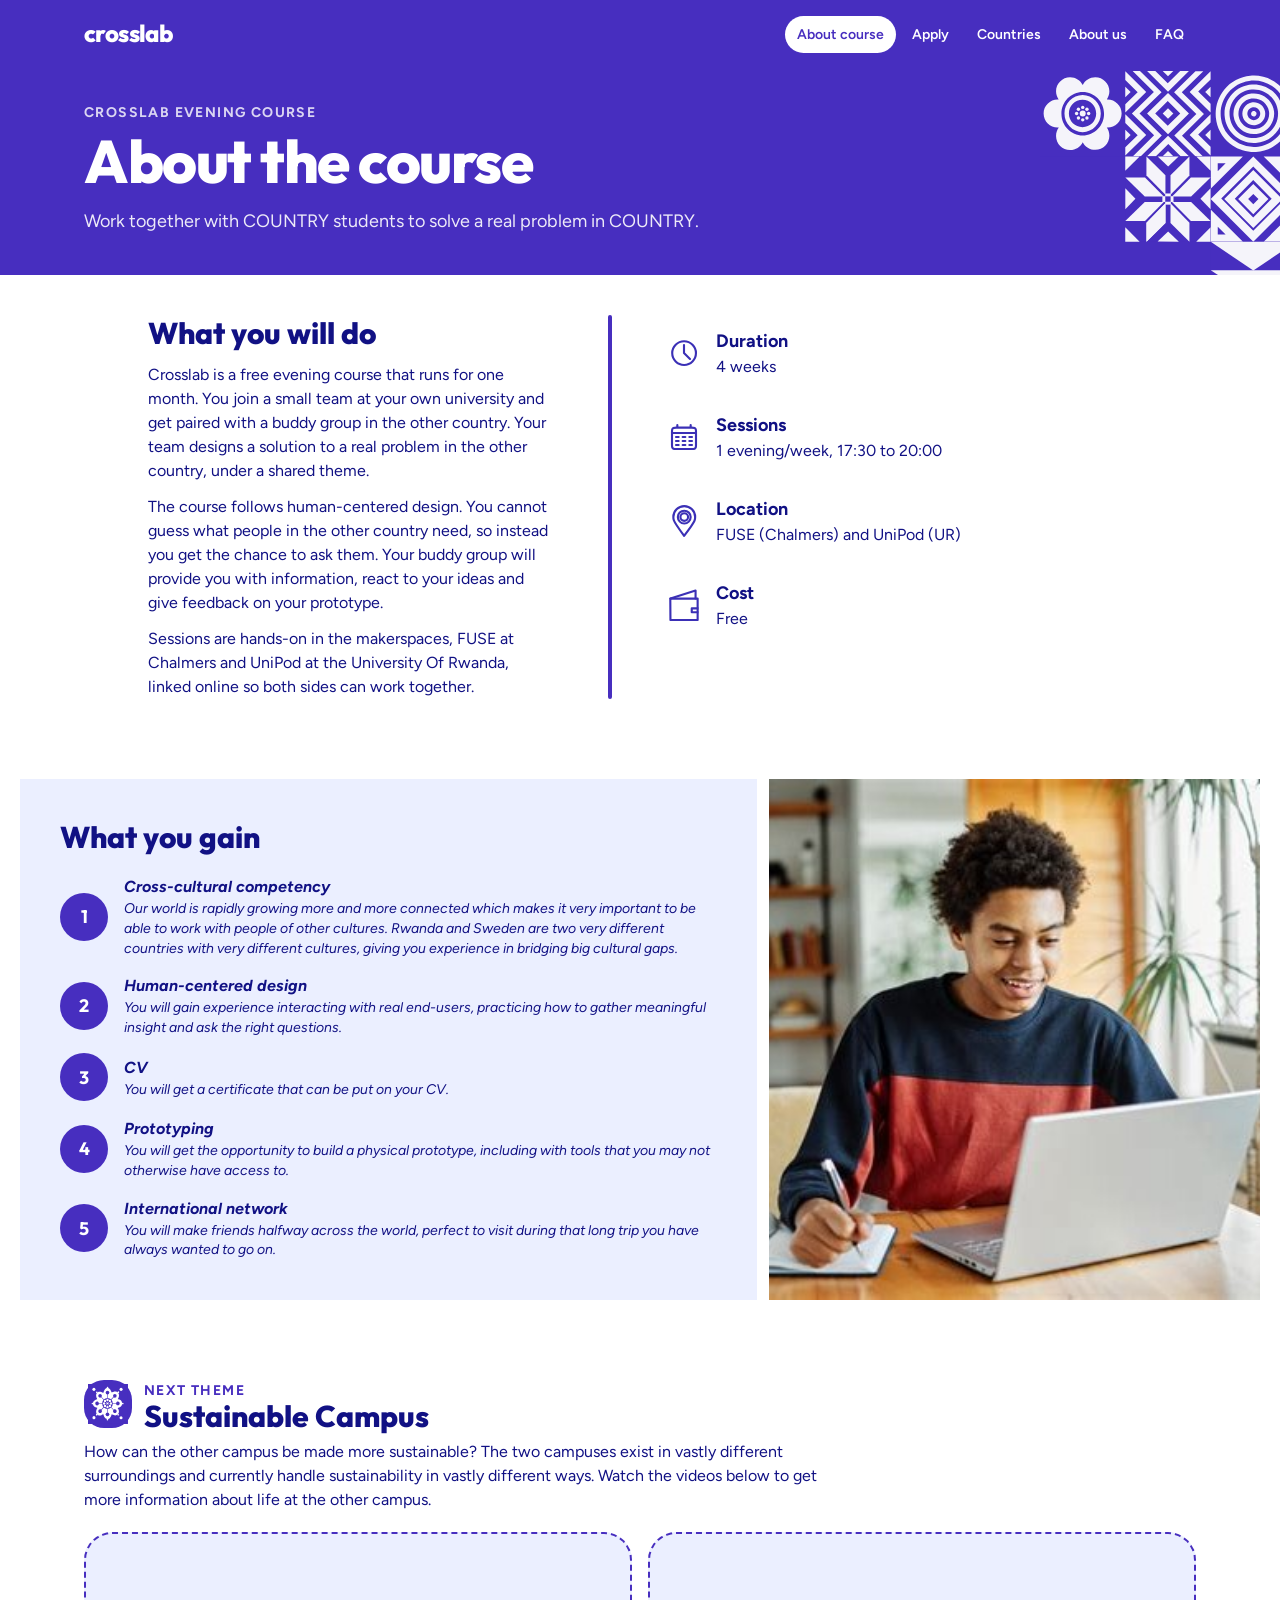
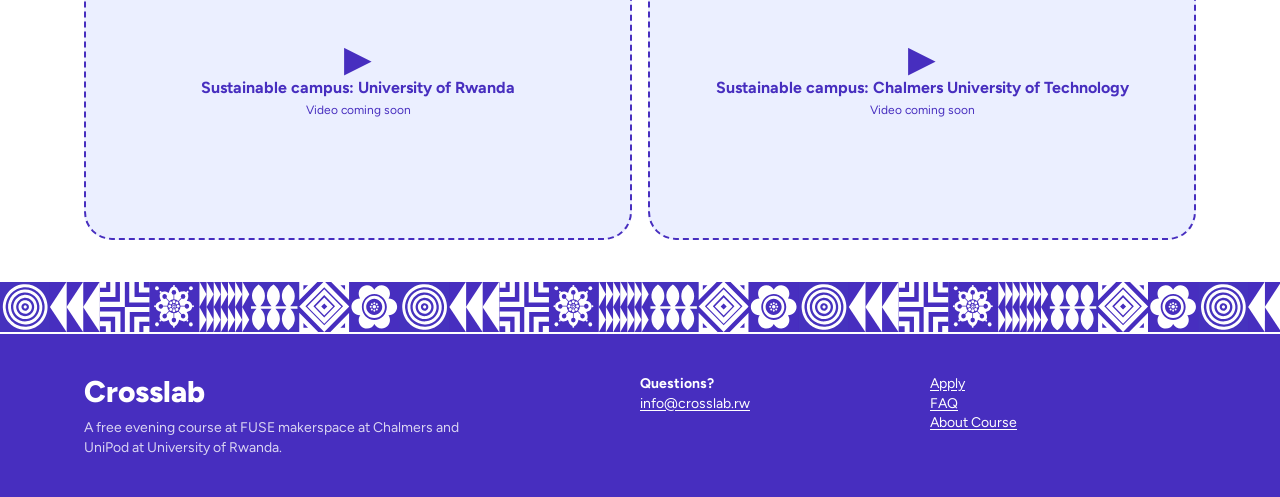
==== commit fff54e74: "Updated text" ====
--- a/about_the_course.html
+++ b/about_the_course.html
@@ -30,13 +30,13 @@
 
                 <div class = "hero_text"> 
                     <p class = "about_course">
+                        Crosslab Evening Course
+                    </p>
+                    <h1 class="basic_stats_text">
                         About the course
-                    </p>
-                    <h1 class="basic_stats_text">
-                        4 evenings, 2 countries, 1 real problem
                     </h1>
                     <div class = "basic_student_info"> 
-                        Students from the University of Rwanda and Chalmers design solutions for each other, with feedback from the people who use them.
+                        Work together with COUNTRY students to solve a real problem in COUNTRY.
                     </div>
                 </div>
             </section>
@@ -49,14 +49,14 @@
                     </h2>
                     <p class = "crosslab_info_1"> 
                         Crosslab is a free evening course that runs for one month. You join a small team at your own university and get paired with a 
-                        buddy group in the other country. Your team design a solution to a real problem in the other country, under a shared theme.
+                        buddy group in the other country. Your team designs a solution to a real problem in the other country, under a shared theme.
                     </p>
                     <p class = "crosslab_info_2"> 
-                        The course follows human-centered design. You cannot guess what people in the other country, so instead you get the chance to ask them. Your buddy group
+                        The course follows human-centered design. You cannot guess what people in the other country need, so instead you get the chance to ask them. Your buddy group
                         will provide you with information, react to your ideas and give feedback on your prototype. 
                     </p>
                     <p class = "crosslab_info_2"> 
-                        Sessions are hands-on in the makerspaces, FUSE at Chalmers and UniPod at the Univeristy Of Rwanda, linked online
+                        Sessions are hands-on in the makerspaces, FUSE at Chalmers and UniPod at the University Of Rwanda, linked online
                         so both sides can work together. 
                     </p>
                 </div>
@@ -81,7 +81,7 @@
                         >
                         <div>
                             <dt class = "info_title">Sessions</dt>
-                            <dd class = "info_info"> 1 evening/week, 17:00 to 20:00</dd>
+                            <dd class = "info_info"> 1 evening/week, 17:30 to 20:00</dd>
                         </div>
                     </div>
                     <div class = "basic_info_list_item">
@@ -122,8 +122,8 @@
                                     1
                                 </span>
                                 <div>
-                                    <p class = "gain_title">Design across cultures</p>
-                                    <p class = "gain_info">Practice designing for users whose context differs from yours.</p> 
+                                    <p class = "gain_title">Cross-cultural competency</p>
+                                    <p class = "gain_info">Our world is rapidly growing more and more connected which makes it very important to be able to work with people of other cultures. Rwanda and Sweden are two very different countries with very different cultures, giving you experience in bridging big cultural gaps.</p> 
                                 </div>
                             </li>
                             <li class = "gain_point">
@@ -132,7 +132,7 @@
                                 </span>
                                 <div>
                                     <p class = "gain_title">Human-centered design</p>
-                                    <p class = "gain_info">Interviews, problem framing, prototyping, et.c</p>
+                                    <p class = "gain_info">You will gain experience interacting with real end-users, practicing how to gather meaningful insight and ask the right questions.</p>
                                 </div>
                             </li>
                             <li class = "gain_point">
@@ -140,26 +140,26 @@
                                     3
                                 </span>
                                 <div>
+                                    <p class = "gain_title">CV</p>
+                                    <p class = "gain_info">You will get a certificate that can be put on your CV.</p>
+                                </div>
+                            </li>
+                            <li class = "gain_point">
+                                <span class = "number">
+                                    4
+                                </span>
+                                <div>
+                                    <p class = "gain_title">Prototyping</p>
+                                    <p class = "gain_info">You will get the opportunity to build a physical prototype, including with tools that you may not otherwise have access to.</p>
+                                </div>
+                            </li>
+                            <li class = "gain_point">
+                                <span class = "number">
+                                    5
+                                </span>
+                                <div>
                                     <p class = "gain_title">International network</p>
-                                    <p class = "gain_info">Make friends in another country</p>
-                                </div>
-                            </li>
-                            <li class = "gain_point">
-                                <span class = "number">
-                                    4
-                                </span>
-                                <div>
-                                    <p class = "gain_title">Building stuff</p>
-                                    <p class = "gain_info">Hands-on time with tools at Fuse or UniPod</p>
-                                </div>
-                            </li>
-                            <li class = "gain_point">
-                                <span class = "number">
-                                    5
-                                </span>
-                                <div>
-                                    <p class = "gain_title">CV</p>
-                                    <p class = "gain_info">Good on CV</p>
+                                    <p class = "gain_info">You will make friends halfway across the world, perfect to visit during that long trip you have always wanted to go on.</p>
                                 </div>
                             </li>
                         </ul>
@@ -191,8 +191,8 @@
                     </div>
                 </div>
                 <p class = "theme_text">
-                    How can the campus in the other country use less energy, waste less, etc? The two campuses face
-                    very different conditions. Watch the videos below to get more information about the other cmapus.
+                    How can the other campus be made more sustainable? The two campuses exist in vastly different surroundings and currently
+                    handle sustainability in vastly different ways. Watch the videos below to get more information about life at the other campus. 
                 </p>
                 <div class = "video_boxes"> 
                     <div class = "inside_video"> 
--- a/css/about_course.css
+++ b/css/about_course.css
@@ -24,7 +24,7 @@
     overflow: hidden;
     background-color: #472EBF;
     color: white;
-    padding-top: 5vw;
+    padding-top: 0.5vw;
 }
 
 .pattern-box { 
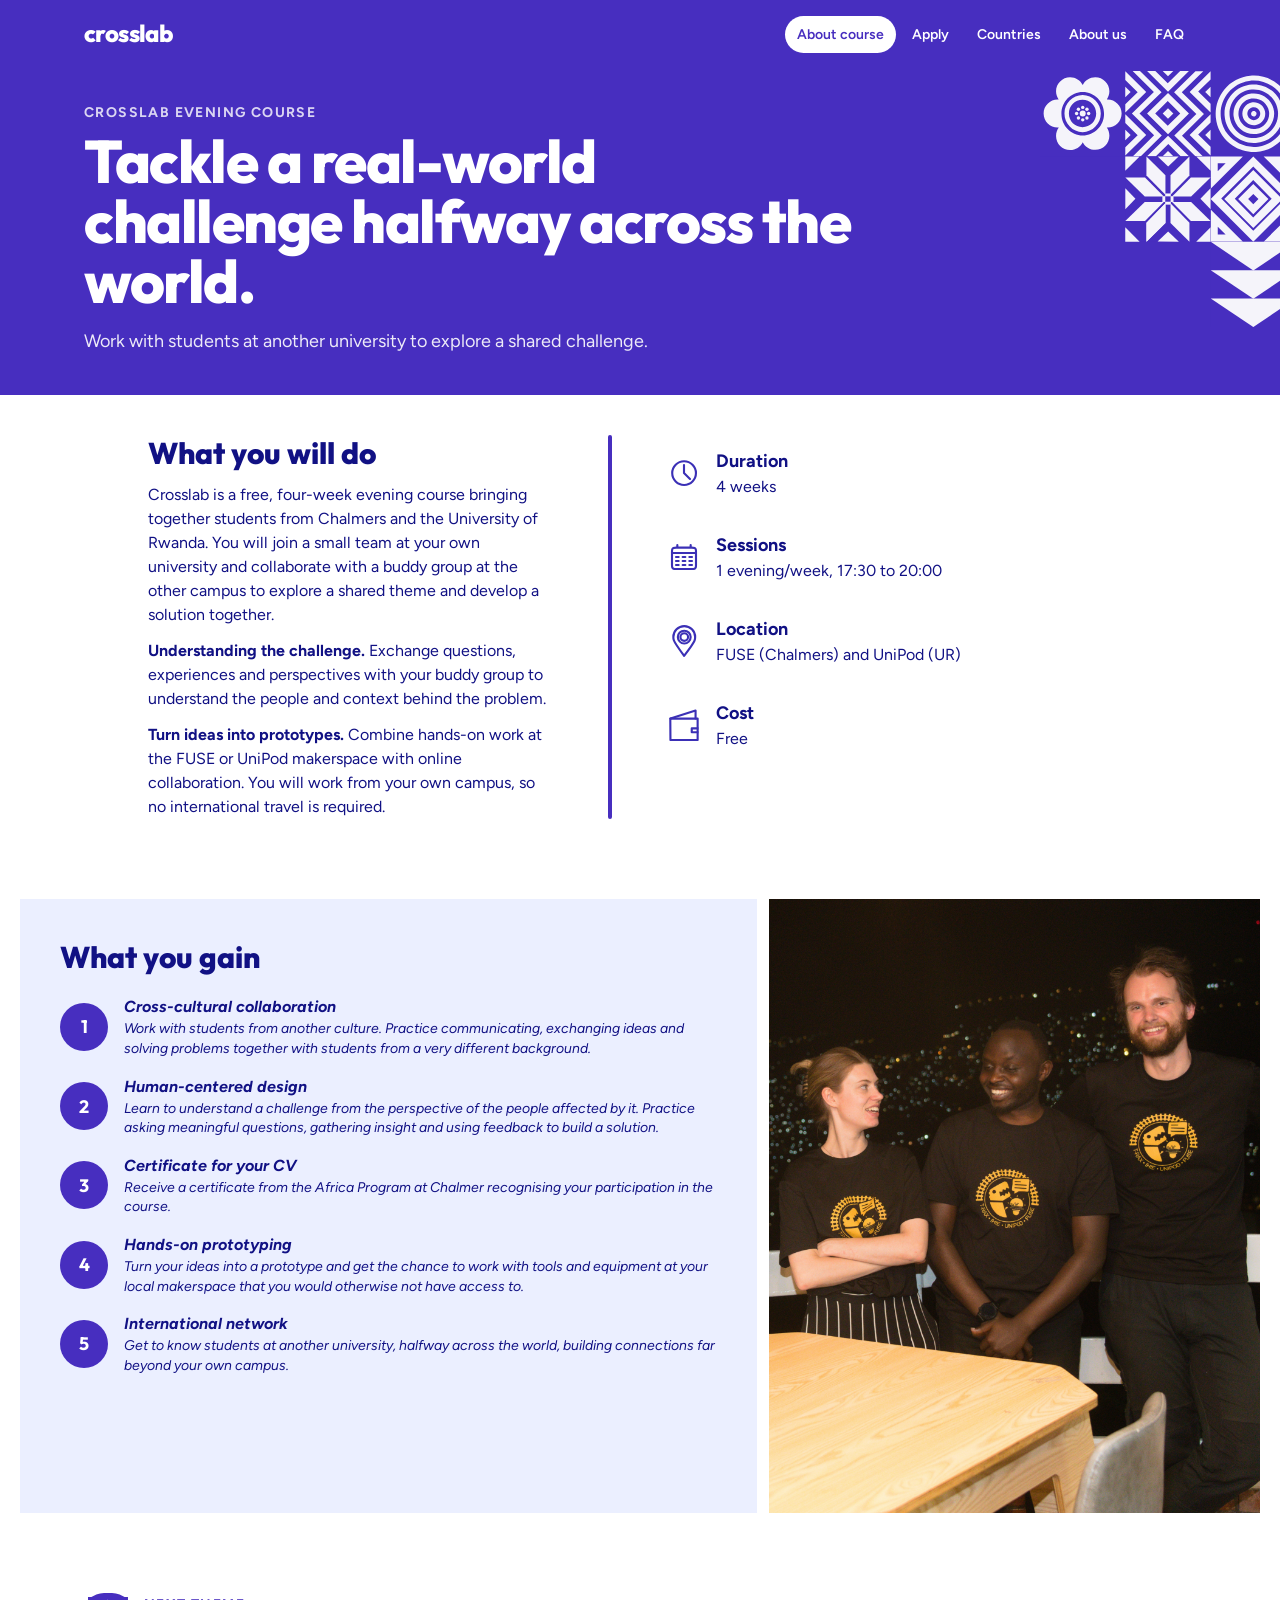
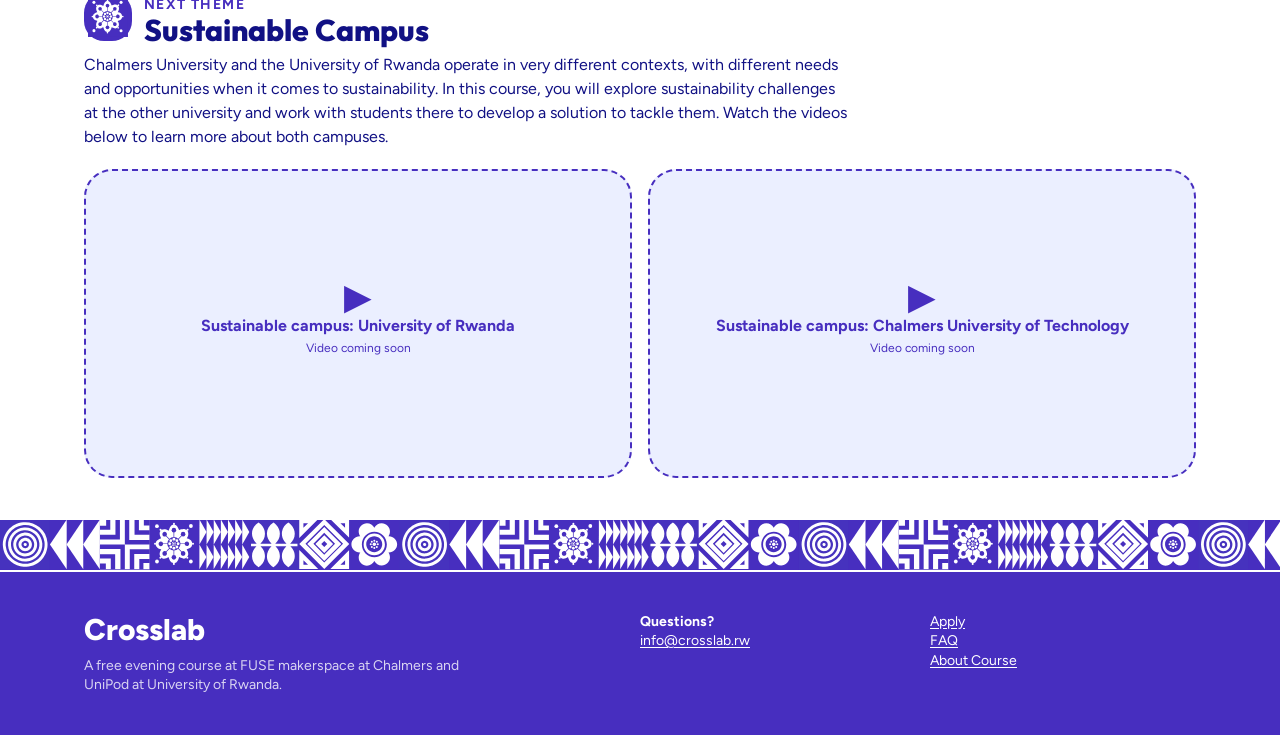
==== commit b4198567: "Fixing about us and Sweden" ====
--- a/about_the_course.html
+++ b/about_the_course.html
@@ -5,7 +5,7 @@
         <meta charset = "UTF-8">
         <meta name = "viewport" content = "width = device-width, initial-scale=1.0">
  
-        <title>Crosslab</title>
+        <title>Crosslab | Evening Course</title>
         <link rel="preconnect" href="https://fonts.googleapis.com" />
         <link rel="preconnect" href="https://fonts.gstatic.com" crossorigin />
         <link
@@ -33,10 +33,10 @@
                         Crosslab Evening Course
                     </p>
                     <h1 class="basic_stats_text">
-                        About the course
+                        Tackle a real-world challenge halfway across the world.
                     </h1>
                     <div class = "basic_student_info"> 
-                        Work together with COUNTRY students to solve a real problem in COUNTRY.
+                        Work with students at another university to explore a shared challenge.
                     </div>
                 </div>
             </section>
@@ -48,16 +48,18 @@
                         What you will do
                     </h2>
                     <p class = "crosslab_info_1"> 
-                        Crosslab is a free evening course that runs for one month. You join a small team at your own university and get paired with a 
-                        buddy group in the other country. Your team designs a solution to a real problem in the other country, under a shared theme.
+                        Crosslab is a free, four-week evening course bringing together students from Chalmers and the University of Rwanda. 
+                        You will join a small team at your own university and collaborate with a 
+                        buddy group at the other campus to explore a shared theme and develop a solution together. 
                     </p>
                     <p class = "crosslab_info_2"> 
-                        The course follows human-centered design. You cannot guess what people in the other country need, so instead you get the chance to ask them. Your buddy group
-                        will provide you with information, react to your ideas and give feedback on your prototype. 
+                        <b>Understanding the challenge. </b> 
+                        Exchange questions, experiences and perspectives with your buddy group to understand the people and context behind the problem.
                     </p>
                     <p class = "crosslab_info_2"> 
-                        Sessions are hands-on in the makerspaces, FUSE at Chalmers and UniPod at the University Of Rwanda, linked online
-                        so both sides can work together. 
+                        <b>Turn ideas into prototypes.</b>
+                        Combine hands-on work at the FUSE or UniPod makerspace with online collaboration. 
+                        You will work from your own campus, so no international travel is required. 
                     </p>
                 </div>
                 <div class = "line"></div> 
@@ -122,8 +124,8 @@
                                     1
                                 </span>
                                 <div>
-                                    <p class = "gain_title">Cross-cultural competency</p>
-                                    <p class = "gain_info">Our world is rapidly growing more and more connected which makes it very important to be able to work with people of other cultures. Rwanda and Sweden are two very different countries with very different cultures, giving you experience in bridging big cultural gaps.</p> 
+                                    <p class = "gain_title">Cross-cultural collaboration</p>
+                                    <p class = "gain_info">Work with students from another culture. Practice communicating, exchanging ideas and solving problems together with students from a very different background.</p> 
                                 </div>
                             </li>
                             <li class = "gain_point">
@@ -132,7 +134,7 @@
                                 </span>
                                 <div>
                                     <p class = "gain_title">Human-centered design</p>
-                                    <p class = "gain_info">You will gain experience interacting with real end-users, practicing how to gather meaningful insight and ask the right questions.</p>
+                                    <p class = "gain_info">Learn to understand a challenge from the perspective of the people affected by it. Practice asking meaningful questions, gathering insight and using feedback to build a solution.</p>
                                 </div>
                             </li>
                             <li class = "gain_point">
@@ -140,8 +142,8 @@
                                     3
                                 </span>
                                 <div>
-                                    <p class = "gain_title">CV</p>
-                                    <p class = "gain_info">You will get a certificate that can be put on your CV.</p>
+                                    <p class = "gain_title">Certificate for your CV</p>
+                                    <p class = "gain_info">Receive a certificate from the Africa Program at Chalmer recognising your participation in the course.</p>
                                 </div>
                             </li>
                             <li class = "gain_point">
@@ -149,8 +151,8 @@
                                     4
                                 </span>
                                 <div>
-                                    <p class = "gain_title">Prototyping</p>
-                                    <p class = "gain_info">You will get the opportunity to build a physical prototype, including with tools that you may not otherwise have access to.</p>
+                                    <p class = "gain_title">Hands-on prototyping</p>
+                                    <p class = "gain_info">Turn your ideas into a prototype and get the chance to work with tools and equipment at your local makerspace that you would otherwise not have access to.</p>
                                 </div>
                             </li>
                             <li class = "gain_point">
@@ -159,13 +161,13 @@
                                 </span>
                                 <div>
                                     <p class = "gain_title">International network</p>
-                                    <p class = "gain_info">You will make friends halfway across the world, perfect to visit during that long trip you have always wanted to go on.</p>
+                                    <p class = "gain_info">Get to know students at another university, halfway across the world, building connections far beyond your own campus.</p>
                                 </div>
                             </li>
                         </ul>
                     </div>
                     <img
-                        src =  "images/facetiming.jpeg"
+                        src =  "images/about_us2.jpg"
                         alt = ""
                         class = "facetiming_image" 
                     />
@@ -191,8 +193,11 @@
                     </div>
                 </div>
                 <p class = "theme_text">
-                    How can the other campus be made more sustainable? The two campuses exist in vastly different surroundings and currently
-                    handle sustainability in vastly different ways. Watch the videos below to get more information about life at the other campus. 
+                    Chalmers University and the University of Rwanda operate in very different contexts,
+                    with different needs and opportunities when it comes to sustainability. 
+                    In this course, you will explore sustainability challenges at the other university and work with students
+                    there to develop a solution to tackle them. 
+                    Watch the videos below to learn more about both campuses.
                 </p>
                 <div class = "video_boxes"> 
                     <div class = "inside_video"> 
